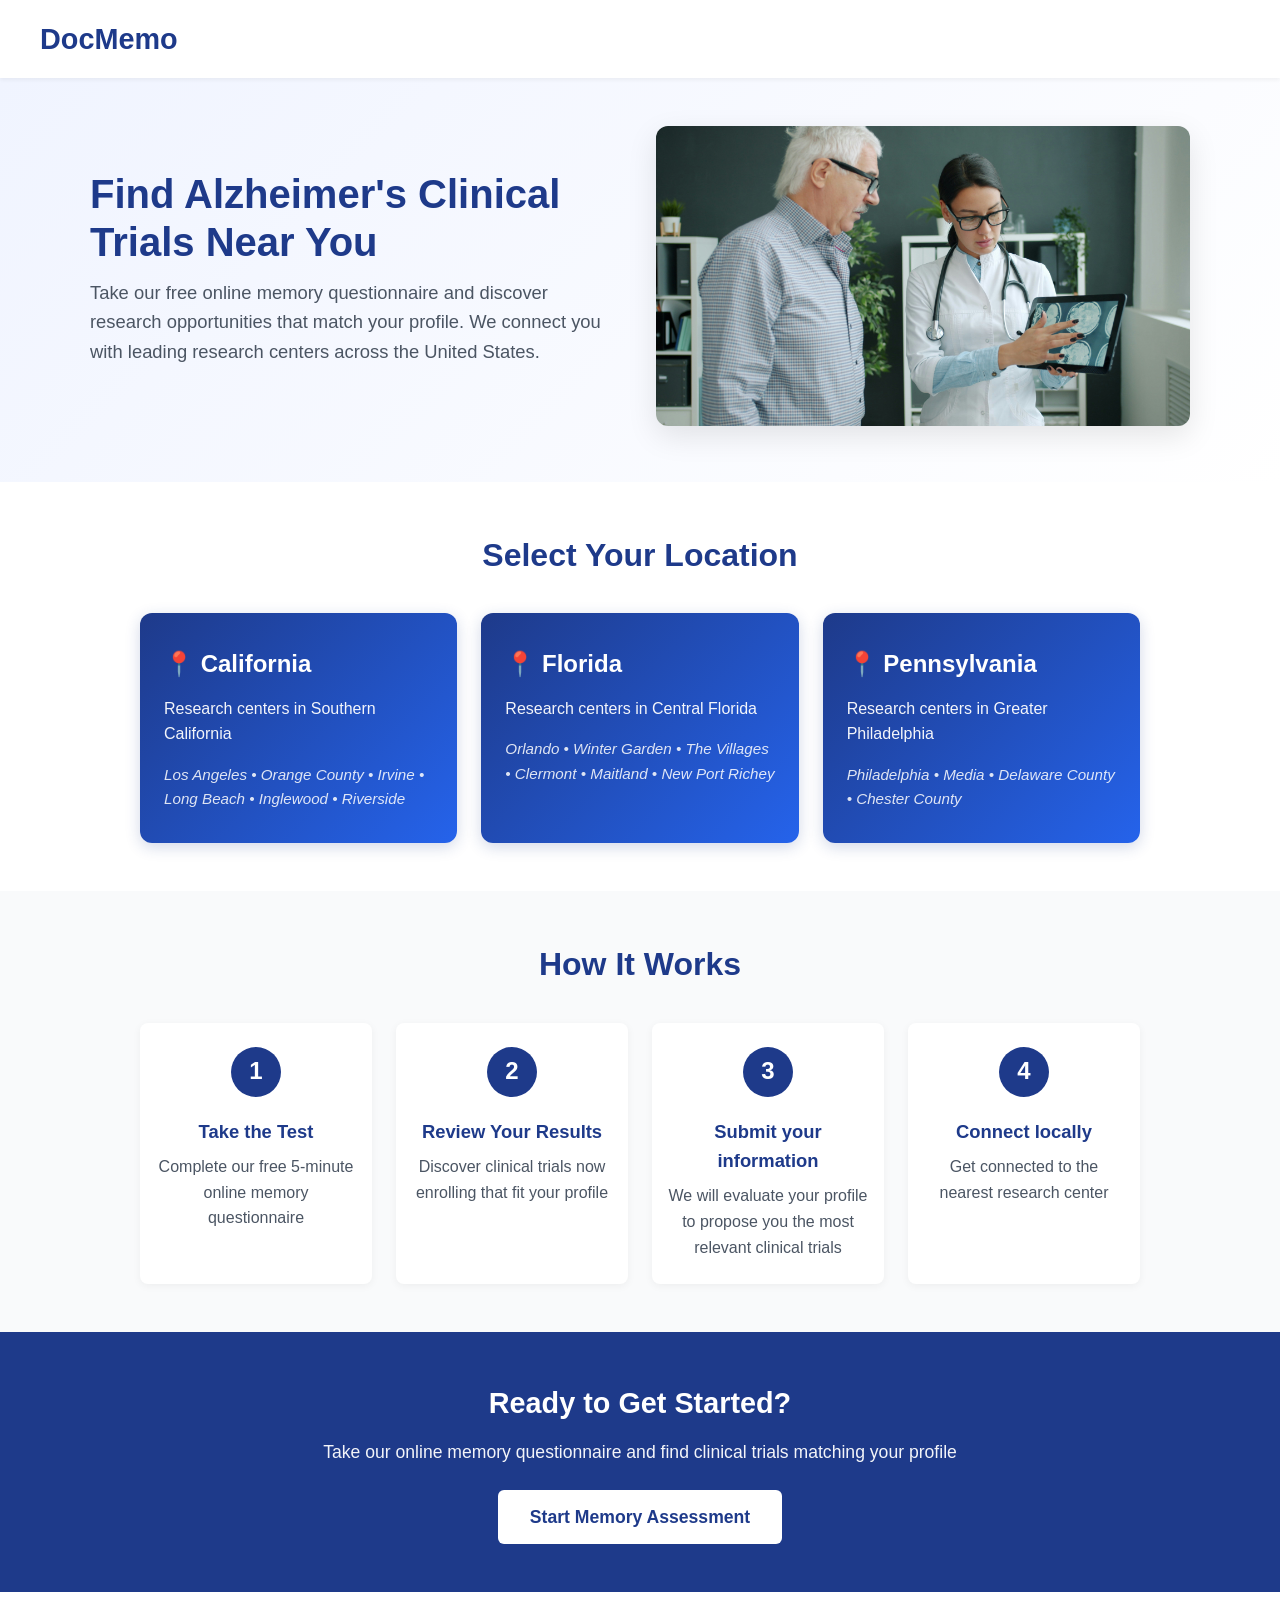
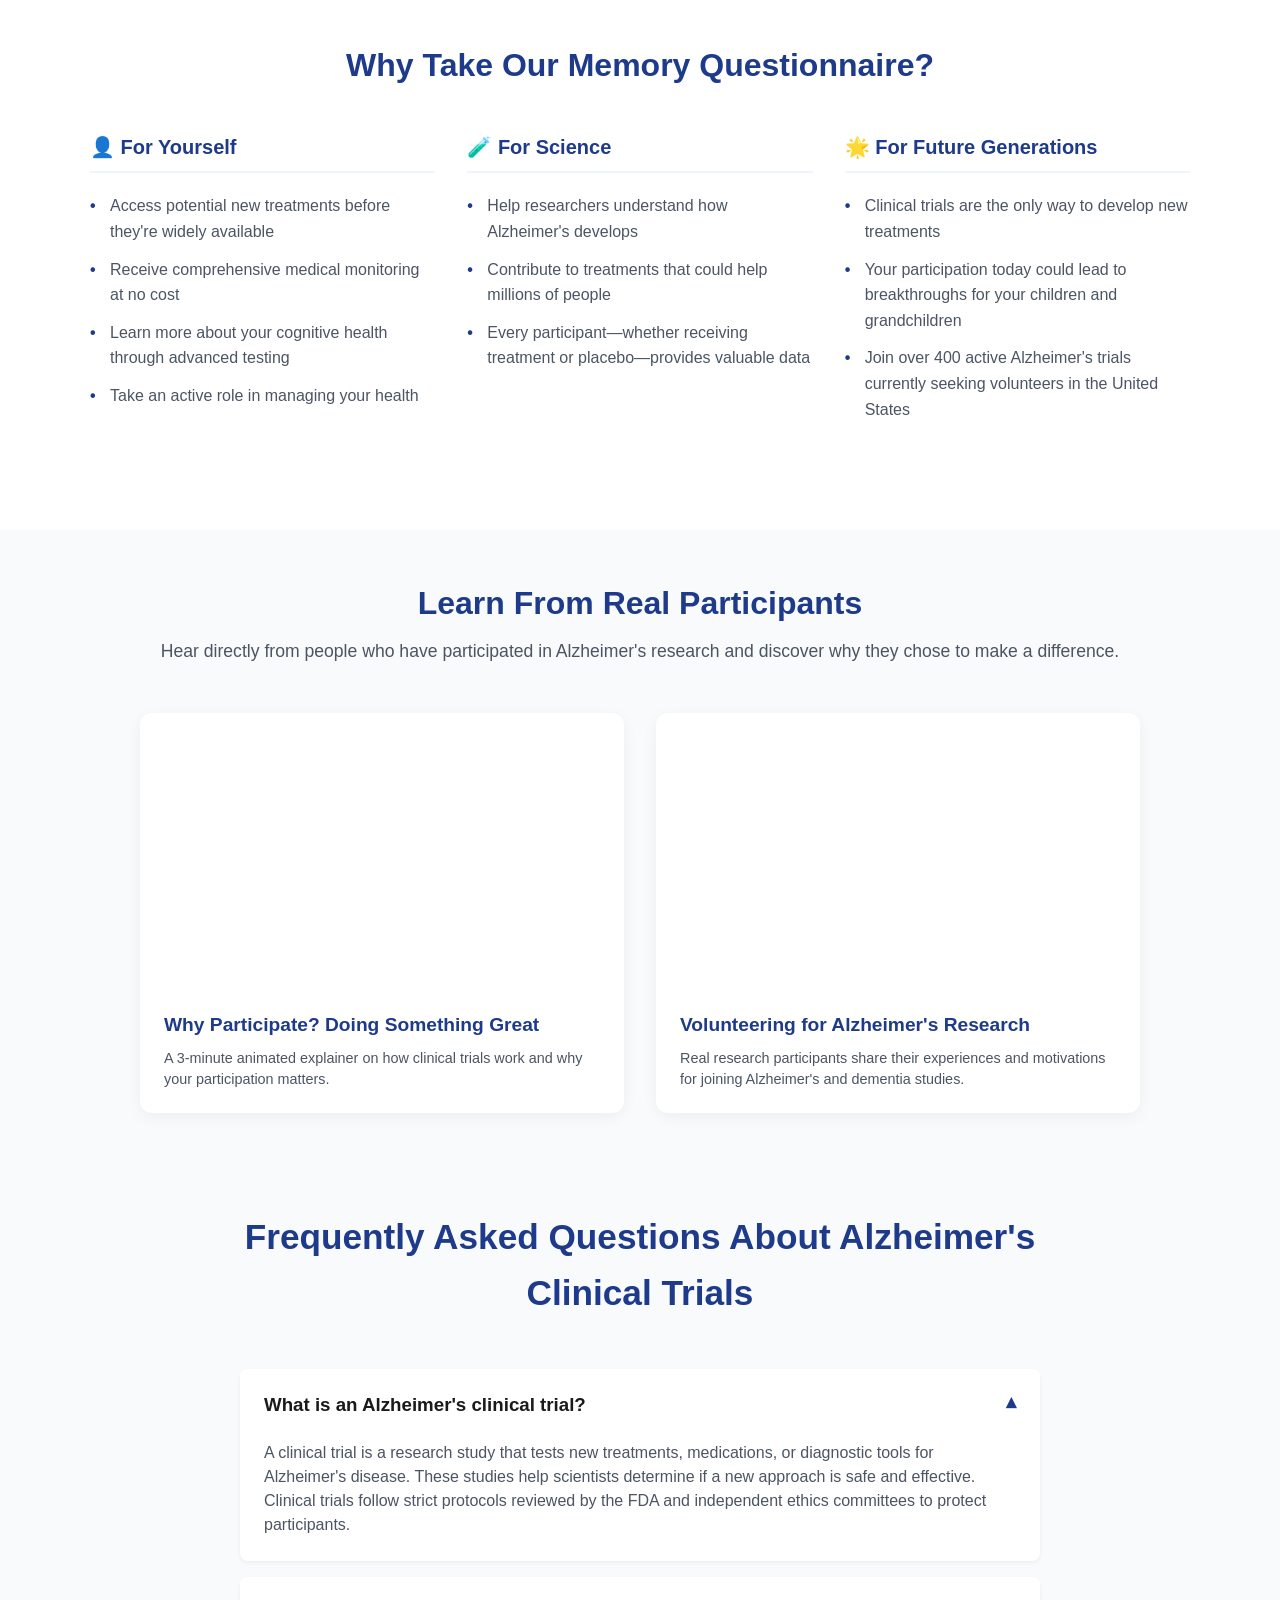
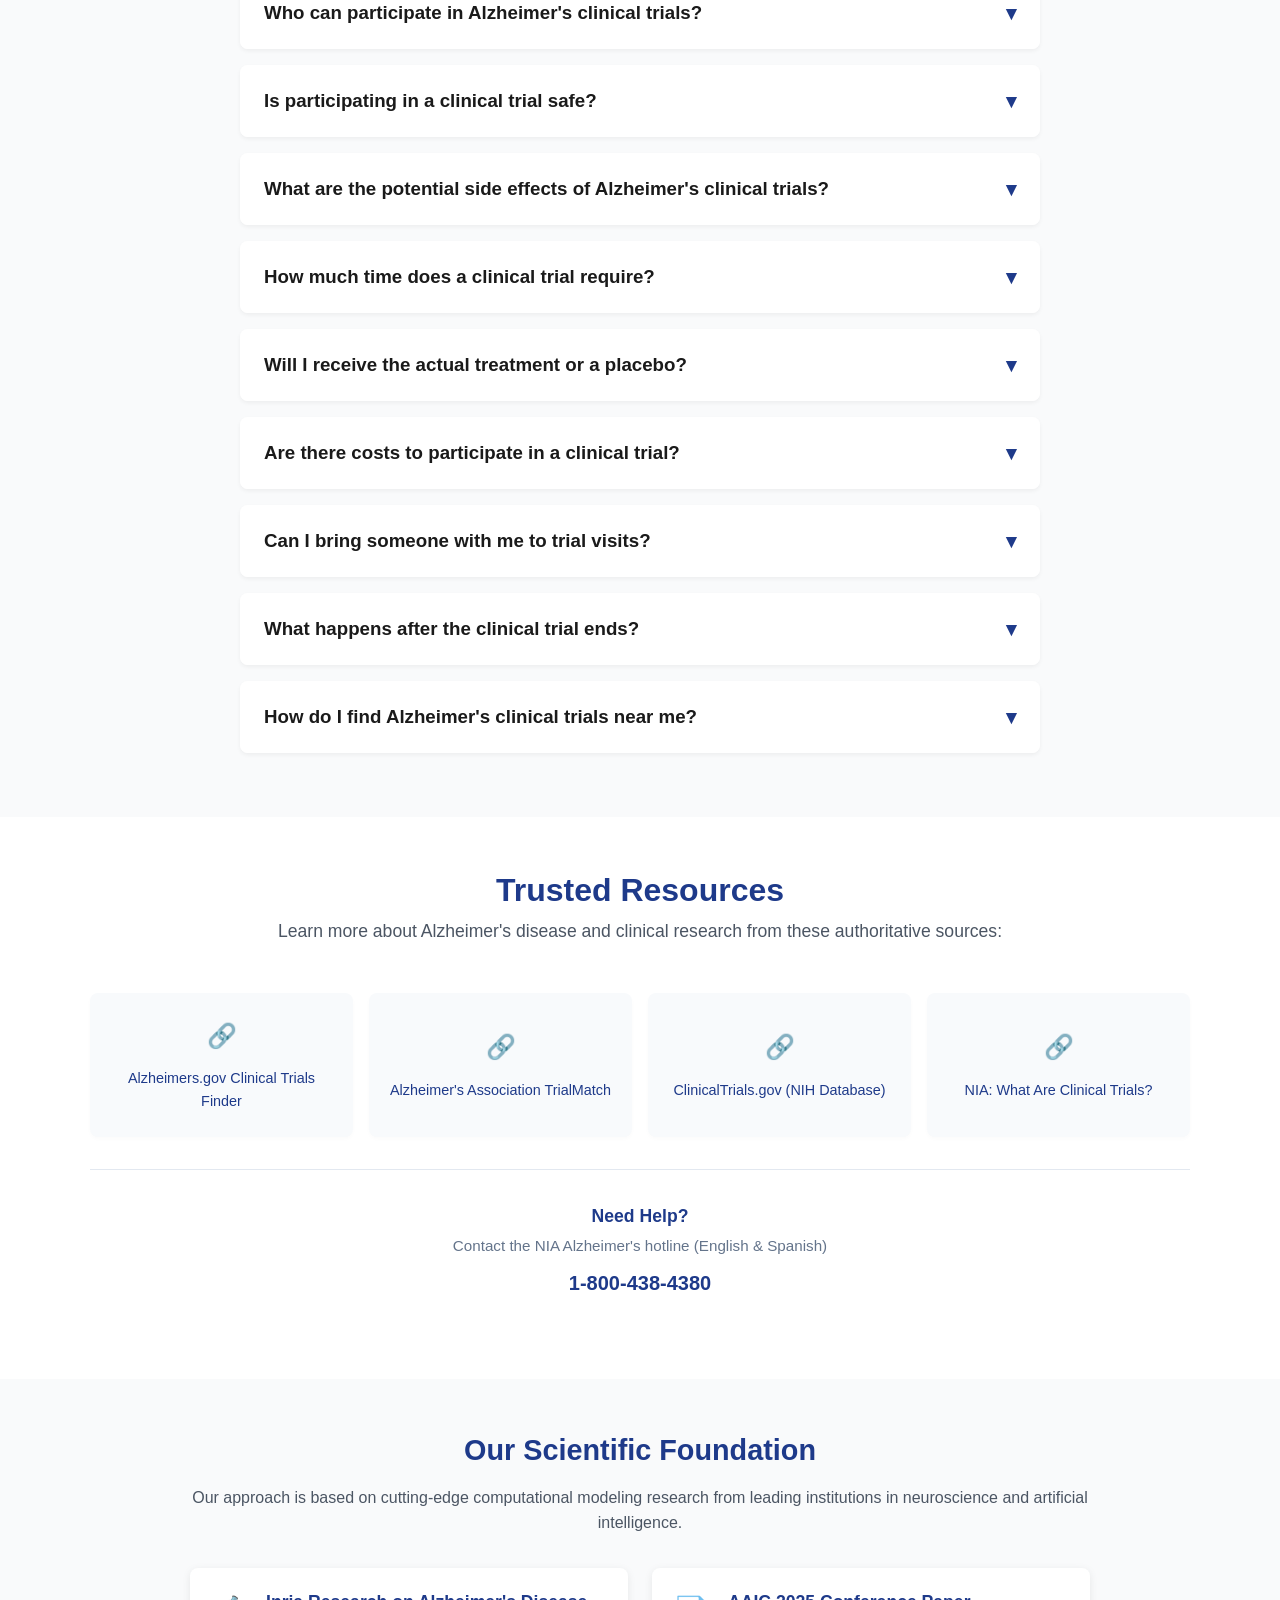
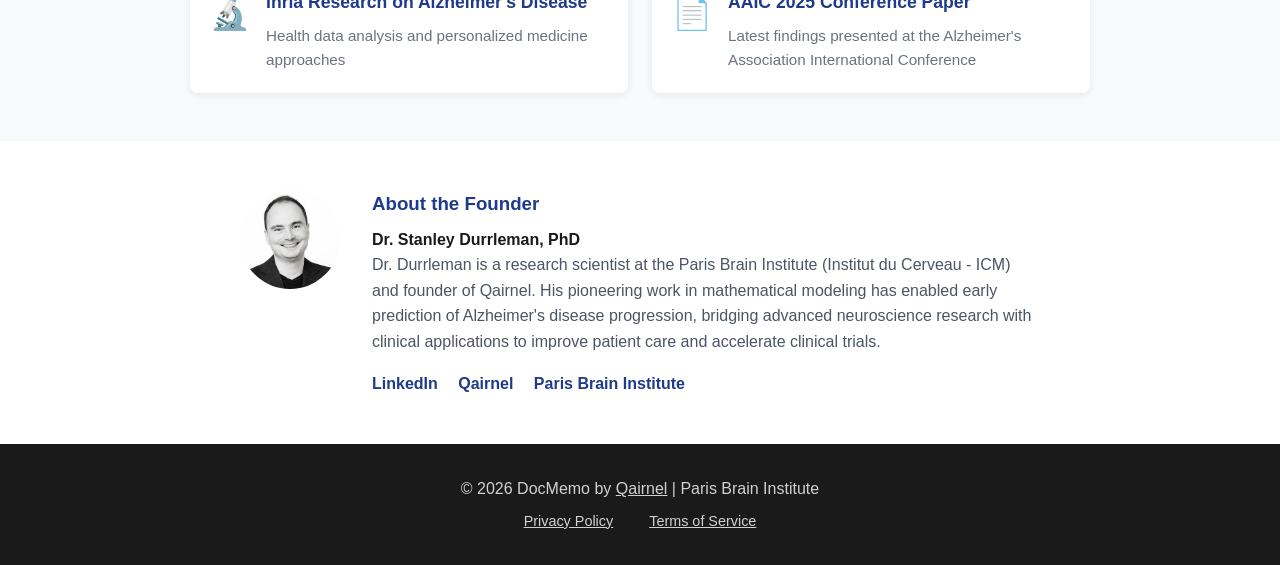
==== index.html @ 91029657 "SEO optimization 🌍" ====
<!DOCTYPE html>
<html lang="en">

<head>
    <meta charset="UTF-8">
    <meta name="viewport" content="width=device-width, initial-scale=1.0">
    <meta name="description"
        content="Take a free 5-minute memory assessment. We match your medical profile with Alzheimer's clinical trials currently enrolling near you in California, Florida & Pennsylvania.">
    <meta name="keywords"
        content="alzheimer clinical trials, memory test for seniors, dementia test, cognitive test online, clinical research studies">
    <meta name="author" content="Dr. Stanley Durrleman, PhD - Paris Brain Institute">
    <meta property="og:title" content="Alzheimer's Clinical Trials Near You | Free Memory Screening | DocMemo">
    <meta property="og:description"
        content="Take a free 5-minute memory assessment. We match your medical profile with Alzheimer's clinical trials currently enrolling near you in California, Florida & Pennsylvania.">
    <meta property="og:image"
        content="https://alzheimer-research.docmemo.com/pictures/Alzheimer-clinical-trial-screening.jpg">
    <meta property="og:url" content="https://alzheimer-research.docmemo.com/">
    <meta property="og:type" content="website">

    <!-- Twitter Card data -->
    <meta name="twitter:card" content="summary_large_image">
    <meta name="twitter:title" content="Alzheimer's Clinical Trials Near You | Free Memory Screening | DocMemo">
    <meta name="twitter:description"
        content="Take a free 5-minute memory assessment. We match your medical profile with Alzheimer's clinical trials currently enrolling near you in California, Florida & Pennsylvania.">
    <meta name="twitter:image"
        content="https://alzheimer-research.docmemo.com/pictures/Alzheimer-clinical-trial-screening.jpg">

    <title>Alzheimer's Clinical Trials Near You | Free Memory Screening | DocMemo</title>
    <link rel="canonical" href="https://alzheimer-research.docmemo.com/">
    <link rel="icon" href="/pictures/brain.ico" type="image/x-icon">

    <script type="application/ld+json">
    {
      "@context": "https://schema.org",
      "@type": "FAQPage",
      "mainEntity": [
        {
          "@type": "Question",
          "name": "What is an Alzheimer's clinical trial?",
          "acceptedAnswer": {
            "@type": "Answer",
            "text": "A clinical trial is a research study that tests new treatments, medications, or diagnostic tools for Alzheimer's disease. These studies help scientists determine if a new approach is safe and effective. Clinical trials follow strict protocols reviewed by the FDA and independent ethics committees to protect participants."
          }
        },
        {
          "@type": "Question",
          "name": "Who can participate in Alzheimer's clinical trials?",
          "acceptedAnswer": {
            "@type": "Answer",
            "text": "Eligibility varies by study, but trials typically look for: Adults aged 50-85 with mild cognitive impairment or early-stage Alzheimer's; Healthy volunteers for prevention studies; Caregivers or 'study partners' who can attend visits with the participant. Each study has specific inclusion and exclusion criteria. Our free memory assessment helps determine which trials may be a good match for your profile."
          }
        },
        {
          "@type": "Question",
          "name": "Is participating in a clinical trial safe?",
          "acceptedAnswer": {
            "@type": "Answer",
            "text": "Patient safety is the top priority in every clinical trial. Multiple layers of protection exist: Institutional Review Boards (IRBs) review every study before it begins; Data Safety Monitoring Committees continuously monitor participant health; Informed consent ensures you understand all risks before joining; You can withdraw at any time without giving a reason."
          }
        },
        {
          "@type": "Question",
          "name": "What are the potential side effects of Alzheimer's clinical trials?",
          "acceptedAnswer": {
            "@type": "Answer",
            "text": "Side effects depend on the specific treatment being tested. Common experiences include: Infusion-related reactions (fever, headache, nausea) for IV medications; Discomfort from medical procedures (blood draws, MRI scans); For newer anti-amyloid therapies: some participants experience brain swelling or microbleeds (called ARIA), which are closely monitored through regular MRI scans. All known risks are explained before you decide to participate."
          }
        },
        {
          "@type": "Question",
          "name": "How much time does a clinical trial require?",
          "acceptedAnswer": {
            "@type": "Answer",
            "text": "Time commitment varies by study: Screening visit: 2-4 hours; Treatment visits: typically every 2-4 weeks, lasting 1-3 hours; Study duration: most Alzheimer's trials last 12-18 months. Some studies offer flexible scheduling and may cover transportation costs."
          }
        },
        {
          "@type": "Question",
          "name": "Will I receive the actual treatment or a placebo?",
          "acceptedAnswer": {
            "@type": "Answer",
            "text": "Many clinical trials use placebos (inactive treatments) to measure how well a new drug works. You may be randomly assigned to receive either the experimental treatment or the placebo. In most studies, neither you nor the research team will know which one you're receiving—this is called a 'double-blind' design. Even if you receive a placebo, you still contribute valuable data to Alzheimer's research. And all participants receive the same high-quality medical monitoring."
          }
        },
        {
          "@type": "Question",
          "name": "Are there costs to participate in a clinical trial?",
          "acceptedAnswer": {
            "@type": "Answer",
            "text": "Most Alzheimer's clinical trials cover: All study-related medical exams and tests; The experimental treatment; Some studies offer compensation for your time; Many reimburse travel expenses. You should never have to pay to participate in a clinical trial."
          }
        },
        {
          "@type": "Question",
          "name": "Can I bring someone with me to trial visits?",
          "acceptedAnswer": {
            "@type": "Answer",
            "text": "Yes. In fact, most Alzheimer's trials require a 'study partner'—a family member, friend, or caregiver who can: Attend study visits with you; Provide observations about your daily functioning; Help remember instructions from the research team. This is especially important for trials involving memory or cognitive assessments."
          }
        },
        {
          "@type": "Question",
          "name": "What happens after the clinical trial ends?",
          "acceptedAnswer": {
            "@type": "Answer",
            "text": "At the end of the study: You'll receive a final medical evaluation; The research team may share results with you; Some trials offer 'open-label extensions' where all participants can receive the experimental treatment; You'll return to your regular healthcare provider for ongoing care."
          }
        },
        {
          "@type": "Question",
          "name": "How do I find Alzheimer's clinical trials near me?",
          "acceptedAnswer": {
            "@type": "Answer",
            "text": "DocMemo makes it easy: 1. Take our free 5-minute memory assessment; 2. We match your profile with currently enrolling studies; 3. Get connected to research centers in your area. We partner with leading research institutions across California, Florida, and Pennsylvania."
          }
        }
      ]
    }
    </script>

    <style>
        * {
            margin: 0;
            padding: 0;
            box-sizing: border-box;
        }

        body {
            font-family: -apple-system, BlinkMacSystemFont, 'Segoe UI', 'Helvetica Neue', Arial, sans-serif;
            line-height: 1.6;
            color: #1a1a1a;
            background-color: #ffffff;
        }

        .header {
            background-color: #ffffff;
            padding: 1rem 2rem;
            box-shadow: 0 2px 4px rgba(0, 0, 0, 0.05);
            position: sticky;
            top: 0;
            z-index: 100;
        }

        .header-content {
            max-width: 1200px;
            margin: 0 auto;
            display: flex;
            justify-content: space-between;
            align-items: center;
        }

        .logo {
            font-size: 1.8rem;
            font-weight: 700;
            color: #1e3a8a;
        }

        .cta-button {
            background-color: #1e3a8a;
            color: white;
            padding: 0.75rem 1.5rem;
            border-radius: 6px;
            text-decoration: none;
            font-weight: 600;
            transition: background-color 0.3s;
        }

        .cta-button:hover {
            background-color: #1e40af;
        }

        .hero {
            background: linear-gradient(135deg, #f0f4ff 0%, #ffffff 100%);
            padding: 3rem 2rem;
        }

        .hero-content {
            max-width: 1100px;
            margin: 0 auto;
            display: grid;
            grid-template-columns: 1fr 1fr;
            gap: 2rem;
            align-items: center;
        }

        .hero-text h1 {
            font-size: 2.5rem;
            color: #1e3a8a;
            margin-bottom: 0.75rem;
            line-height: 1.2;
        }

        .hero-text p {
            font-size: 1.15rem;
            color: #4b5563;
            margin-bottom: 1.5rem;
        }

        .hero-image {
            text-align: right;
        }

        .hero-image img {
            max-width: 100%;
            border-radius: 12px;
            box-shadow: 0 10px 30px rgba(0, 0, 0, 0.1);
        }

        .locations-section {
            padding: 3rem 2rem;
            background-color: #ffffff;
        }

        .locations-content {
            max-width: 1000px;
            margin: 0 auto;
        }

        .locations-content h2 {
            text-align: center;
            font-size: 2rem;
            color: #1e3a8a;
            margin-bottom: 2rem;
        }

        .locations-grid {
            display: grid;
            grid-template-columns: repeat(auto-fit, minmax(300px, 1fr));
            gap: 1.5rem;
        }

        .location-card {
            background: linear-gradient(135deg, #1e3a8a 0%, #2563eb 100%);
            color: white;
            padding: 2rem 1.5rem;
            border-radius: 12px;
            text-decoration: none;
            transition: transform 0.3s, box-shadow 0.3s;
            box-shadow: 0 4px 15px rgba(30, 58, 138, 0.2);
        }

        .location-card:hover {
            transform: translateY(-5px);
            box-shadow: 0 8px 25px rgba(30, 58, 138, 0.3);
        }

        .location-card h3 {
            font-size: 1.5rem;
            margin-bottom: 0.75rem;
        }

        .location-card p {
            font-size: 1rem;
            opacity: 0.95;
            margin-bottom: 1rem;
        }

        .location-card .cities {
            font-size: 0.95rem;
            opacity: 0.85;
            font-style: italic;
        }

        .how-it-works {
            padding: 3rem 2rem;
            background-color: #f9fafb;
        }

        .how-it-works-content {
            max-width: 1000px;
            margin: 0 auto;
        }

        .how-it-works h2 {
            text-align: center;
            font-size: 2rem;
            color: #1e3a8a;
            margin-bottom: 2rem;
        }

        .steps {
            display: grid;
            grid-template-columns: repeat(4, 1fr);
            gap: 1.5rem;
        }

        .step {
            text-align: center;
            padding: 1.5rem 1rem;
            background-color: white;
            border-radius: 8px;
            box-shadow: 0 2px 8px rgba(0, 0, 0, 0.05);
        }

        .step-number {
            background-color: #1e3a8a;
            color: white;
            width: 50px;
            height: 50px;
            border-radius: 50%;
            display: flex;
            align-items: center;
            justify-content: center;
            margin: 0 auto 1.25rem;
            font-size: 1.5rem;
            font-weight: 700;
        }

        .step h3 {
            color: #1e3a8a;
            margin-bottom: 0.5rem;
            font-size: 1.15rem;
        }

        .step p {
            color: #4b5563;
        }

        .cta-section {
            background-color: #1e3a8a;
            color: white;
            padding: 3rem 2rem;
            text-align: center;
        }

        .cta-section h2 {
            font-size: 1.8rem;
            margin-bottom: 0.75rem;
        }

        .cta-section p {
            font-size: 1.1rem;
            margin-bottom: 1.5rem;
            opacity: 0.95;
        }

        .cta-button-large {
            background-color: white;
            color: #1e3a8a;
            padding: 0.8rem 2rem;
            border-radius: 6px;
            text-decoration: none;
            font-weight: 700;
            font-size: 1.1rem;
            display: inline-block;
            transition: transform 0.3s;
        }

        .cta-button-large:hover {
            transform: translateY(-2px);
        }

        .author-bio {
            padding: 3rem 2rem;
            background-color: #ffffff;
        }

        .author-content {
            max-width: 800px;
            margin: 0 auto;
            display: flex;
            gap: 2rem;
            align-items: flex-start;
        }

        .author-image {
            flex-shrink: 0;
        }

        .author-image img {
            width: 100px;
            height: 100px;
            border-radius: 50%;
            object-fit: cover;
        }

        .author-text h3 {
            color: #1e3a8a;
            margin-bottom: 0.5rem;
        }

        .author-text p {
            color: #4b5563;
            margin-bottom: 1rem;
        }

        .author-links a {
            color: #1e3a8a;
            text-decoration: none;
            margin-right: 1rem;
            font-weight: 600;
        }

        .research-section {
            padding: 3rem 2rem;
            background-color: #f9fafb;
        }

        .research-content {
            max-width: 900px;
            margin: 0 auto;
            text-align: center;
        }

        .research-content h2 {
            color: #1e3a8a;
            font-size: 1.8rem;
            margin-bottom: 0.75rem;
        }

        .research-content p {
            color: #4b5563;
            font-size: 1rem;
            margin-bottom: 2rem;
        }

        .research-links {
            display: grid;
            grid-template-columns: repeat(auto-fit, minmax(280px, 1fr));
            gap: 1.5rem;
            text-align: left;
        }

        .research-link {
            display: flex;
            gap: 1rem;
            padding: 1.25rem;
            background-color: white;
            border-radius: 8px;
            text-decoration: none;
            color: #1a1a1a;
            transition: transform 0.3s, box-shadow 0.3s;
            box-shadow: 0 2px 8px rgba(0, 0, 0, 0.08);
        }

        .research-link:hover {
            transform: translateY(-3px);
            box-shadow: 0 4px 15px rgba(30, 58, 138, 0.15);
        }

        .research-icon {
            font-size: 2rem;
            flex-shrink: 0;
        }

        .research-link strong {
            color: #1e3a8a;
            display: block;
            margin-bottom: 0.5rem;
            font-size: 1.1rem;
        }

        .research-link p {
            color: #6b7280;
            font-size: 0.95rem;
            margin: 0;
        }

        footer {
            background-color: #1a1a1a;
            color: white;
            padding: 2rem;
            text-align: center;
        }

        footer p {
            opacity: 0.8;
        }

        @media (max-width: 768px) {
            .hero-content {
                grid-template-columns: 1fr;
            }

            .hero-text h1 {
                font-size: 2rem;
            }

            .hero-text p {
                font-size: 1.1rem;
            }

            .hero-image {
                text-align: center;
                margin-top: 2rem;
            }

            .steps,
            .resource-list,
            .benefits-grid {
                grid-template-columns: 1fr;
            }

            .locations-grid {
                grid-template-columns: 1fr;
            }

            .author-content {
                flex-direction: column;
                text-align: center;
            }

            .research-links {
                grid-template-columns: 1fr;
            }
        }

        /* Accordion CSS */
        .accordion-section {
            padding: 3rem 2rem;
            background-color: #f9fafb;
        }

        .accordion-container {
            max-width: 800px;
            margin: 0 auto;
        }

        .accordion-item {
            background-color: white;
            border-radius: 8px;
            margin-bottom: 1rem;
            box-shadow: 0 2px 4px rgba(0, 0, 0, 0.05);
            overflow: hidden;
        }

        .accordion-header {
            padding: 1.25rem 1.5rem;
            cursor: pointer;
            display: flex;
            justify-content: space-between;
            align-items: center;
            background-color: white;
            transition: background-color 0.3s;
            user-select: none;
        }

        .accordion-header:hover {
            background-color: #f0f4ff;
        }

        .accordion-header h2 {
            font-size: 1.1rem;
            color: #1e3a8a;
            margin: 0;
            font-weight: 600;
            text-align: left;
        }

        .accordion-icon {
            color: #1e3a8a;
            font-weight: bold;
            font-size: 1.25rem;
            transition: transform 0.3s;
            margin-left: 1rem;
        }

        .accordion-item.active .accordion-icon {
            transform: rotate(180deg);
        }

        .accordion-content {
            max-height: 0;
            overflow: hidden;
            transition: max-height 0.3s ease-out;
            padding: 0 1.5rem;
        }

        .accordion-item.active .accordion-content {
            padding-bottom: 1.5rem;
        }

        .accordion-content ul {
            margin: 1rem 0 1rem 1.25rem;
            color: #4b5563;
        }

        .accordion-content p {
            color: #4b5563;
            line-height: 1.5;
        }

        .accordion-content li {
            margin-bottom: 0.5rem;
            font-size: 1rem;
        }

        /* New Sections Styling */
        .why-participate {
            padding: 3rem 2rem;
            background-color: #ffffff;
        }

        .why-participate-content {
            max-width: 1100px;
            margin: 0 auto;
        }

        .why-participate h2 {
            text-align: center;
            font-size: 2rem;
            color: #1e3a8a;
            margin-bottom: 2.5rem;
        }

        .benefits-grid {
            display: grid;
            grid-template-columns: repeat(3, 1fr);
            gap: 2rem;
            margin-bottom: 3rem;
        }

        .benefit-card h3 {
            color: #1e3a8a;
            font-size: 1.25rem;
            margin-bottom: 1.25rem;
            padding-bottom: 0.5rem;
            border-bottom: 2px solid #f0f4ff;
        }

        .benefit-card ul {
            list-style: none;
        }

        .benefit-card li {
            position: relative;
            padding-left: 1.25rem;
            margin-bottom: 0.75rem;
            color: #4b5563;
            font-size: 1rem;
        }

        .benefit-card li::before {
            content: "•";
            color: #1e3a8a;
            font-weight: bold;
            position: absolute;
            left: 0;
        }

        .videos-section {
            padding: 3rem 2rem;
            background-color: #f9fafb;
        }

        .videos-content {
            max-width: 1000px;
            margin: 0 auto;
        }

        .videos-section h2 {
            text-align: center;
            font-size: 2rem;
            color: #1e3a8a;
            margin-bottom: 2.5rem;
        }

        .video-grid {
            display: grid;
            grid-template-columns: repeat(auto-fit, minmax(350px, 1fr));
            gap: 2rem;
        }

        .video-card {
            background: white;
            border-radius: 12px;
            overflow: hidden;
            box-shadow: 0 4px 15px rgba(0, 0, 0, 0.05);
            transition: transform 0.3s;
        }

        .video-card:hover {
            transform: translateY(-5px);
        }

        .video-wrapper {
            position: relative;
            padding-bottom: 56.25%;
            /* 16:9 */
            height: 0;
        }

        .video-wrapper iframe {
            position: absolute;
            top: 0;
            left: 0;
            width: 100%;
            height: 100%;
            border: 0;
        }

        .video-info {
            padding: 1.5rem;
        }

        .video-info h3 {
            color: #1e3a8a;
            margin-bottom: 0.5rem;
            font-size: 1.2rem;
        }

        .video-info p {
            color: #4b5563;
            font-size: 0.9rem;
            line-height: 1.4;
        }

        .resources-section {
            padding: 3rem 2rem;
            background-color: #ffffff;
        }

        .resources-content {
            max-width: 1100px;
            margin: 0 auto;
        }

        .resources-section h2 {
            text-align: center;
            font-size: 2rem;
            color: #1e3a8a;
            margin-bottom: 2rem;
        }

        .resource-list {
            display: grid;
            grid-template-columns: repeat(4, 1fr);
            gap: 1rem;
            margin-bottom: 2rem;
        }

        .resource-item {
            display: flex;
            flex-direction: column;
            align-items: center;
            justify-content: center;
            text-align: center;
            padding: 1.5rem 1rem;
            background: #f8fafc;
            border-radius: 8px;
            text-decoration: none;
            color: #1e3a8a;
            font-weight: 500;
            font-size: 0.9rem;
            transition: background 0.2s, transform 0.2s;
            box-shadow: 0 2px 4px rgba(0, 0, 0, 0.02);
        }

        .resource-item:hover {
            background: #f0f4ff;
            transform: translateY(-2px);
        }

        .resource-icon-top {
            font-size: 1.5rem;
            margin-bottom: 0.75rem;
        }

        .hotline-banner {
            border-top: 1px solid #e2e8f0;
            padding: 2rem 0;
            text-align: center;
            margin-top: 2rem;
        }

        .hotline-banner h3 {
            font-size: 1.1rem;
            color: #1e3a8a;
            margin-bottom: 0.25rem;
        }

        .hotline-banner p {
            color: #64748b;
            font-size: 0.95rem;
            margin-bottom: 0.5rem;
        }

        .hotline-number {
            font-size: 1.25rem;
            font-weight: 700;
            color: #1e3a8a;
            display: block;
        }

        @media (max-width: 480px) {
            .video-grid {
                grid-template-columns: 1fr;
            }

            .hotline-number {
                font-size: 1.5rem;
            }
        }
    </style>
</head>

<body>
    <header class="header">
        <div class="header-content">
            <a href="/" class="logo" style="text-decoration: none;">DocMemo</a>
        </div>
    </header>

    <main>
        <section class="hero">
            <div class="hero-content">
                <div class="hero-text">
                    <h1>Find Alzheimer's Clinical Trials Near You</h1>
                    <p>Take our free online memory questionnaire and discover research opportunities that match your
                        profile. We connect you with leading research centers across the United States.</p>
                </div>
                <div class="hero-image">
                    <img src="pictures/Alzheimer-clinical-trial-screening.jpg" alt="Alzheimer clinical trial screening"
                        fetchpriority="high">
                </div>
            </div>
        </section>

        <section class="locations-section">
            <div class="locations-content">
                <h2>Select Your Location</h2>
                <div class="locations-grid">
                    <a href="/southern-california/" class="location-card">
                        <h3>📍 California</h3>
                        <p>Research centers in Southern California</p>
                        <div class="cities">Los Angeles • Orange County • Irvine • Long Beach • Inglewood • Riverside
                        </div>
                    </a>

                    <a href="/central-florida/" class="location-card">
                        <h3>📍 Florida</h3>
                        <p>Research centers in Central Florida</p>
                        <div class="cities">Orlando • Winter Garden • The Villages • Clermont • Maitland • New Port
                            Richey</div>
                    </a>

                    <a href="/greater-philadelphia/" class="location-card">
                        <h3>📍 Pennsylvania</h3>
                        <p>Research centers in Greater Philadelphia</p>
                        <div class="cities">Philadelphia • Media • Delaware County • Chester County</div>
                    </a>
                </div>
            </div>
        </section>

        <section class="how-it-works">
            <div class="how-it-works-content">
                <h2>How It Works</h2>
                <div class="steps">
                    <div class="step">
                        <div class="step-number">1</div>
                        <h3>Take the Test</h3>
                        <p>Complete our free 5-minute online memory questionnaire</p>
                    </div>
                    <div class="step">
                        <div class="step-number">2</div>
                        <h3>Review Your Results</h3>
                        <p>Discover clinical trials now enrolling that fit your profile</p>
                    </div>
                    <div class="step">
                        <div class="step-number">3</div>
                        <h3>Submit your information</h3>
                        <p>We will evaluate your profile to propose you the most relevant clinical trials</p>
                    </div>
                    <div class="step">
                        <div class="step-number">4</div>
                        <h3>Connect locally</h3>
                        <p>Get connected to the nearest research center</p>
                    </div>
                </div>
            </div>
        </section>

        <section class="cta-section">
            <h2>Ready to Get Started?</h2>
            <p>Take our online memory questionnaire and find clinical trials matching your profile</p>
            <a href="https://docmemo.com/trial-finder" class="cta-button-large">Start Memory Assessment</a>
        </section>

        <section class="why-participate">
            <div class="why-participate-content">
                <h2>Why Take Our Memory Questionnaire?</h2>
                <div class="benefits-grid">
                    <div class="benefit-card">
                        <h3>👤 For Yourself</h3>
                        <ul>
                            <li>Access potential new treatments before they're widely available</li>
                            <li>Receive comprehensive medical monitoring at no cost</li>
                            <li>Learn more about your cognitive health through advanced testing</li>
                            <li>Take an active role in managing your health</li>
                        </ul>
                    </div>
                    <div class="benefit-card">
                        <h3>🧪 For Science</h3>
                        <ul>
                            <li>Help researchers understand how Alzheimer's develops</li>
                            <li>Contribute to treatments that could help millions of people</li>
                            <li>Every participant—whether receiving treatment or placebo—provides valuable data</li>
                        </ul>
                    </div>
                    <div class="benefit-card">
                        <h3>🌟 For Future Generations</h3>
                        <ul>
                            <li>Clinical trials are the only way to develop new treatments</li>
                            <li>Your participation today could lead to breakthroughs for your children and grandchildren
                            </li>
                            <li>Join over 400 active Alzheimer's trials currently seeking volunteers in the United
                                States</li>
                        </ul>
                    </div>
                </div>
            </div>
        </section>

        <section class="videos-section">
            <div class="videos-content">
                <h2>Learn From Real Participants</h2>
                <p
                    style="text-align: center; color: #4b5563; margin-top: -2rem; margin-bottom: 3rem; font-size: 1.1rem;">
                    Hear directly from people who have participated in Alzheimer's research and discover why they chose
                    to make a difference.</p>
                <div class="video-grid">
                    <div class="video-card">
                        <div class="video-wrapper">
                            <iframe src="https://www.youtube.com/embed/j2LLZ_nmtLg"
                                title="Why Participate? Doing Something Great"
                                allow="accelerometer; autoplay; clipboard-write; encrypted-media; gyroscope; picture-in-picture"
                                allowfullscreen></iframe>
                        </div>
                        <div class="video-info">
                            <h3>Why Participate? Doing Something Great</h3>
                            <p>A 3-minute animated explainer on how clinical trials work and why your participation
                                matters.</p>
                        </div>
                    </div>
                    <div class="video-card">
                        <div class="video-wrapper">
                            <iframe
                                src="https://www.youtube.com/embed/videoseries?list=PLmk21KJuZUM4STlwf65oF_V0vHfETSfEi"
                                title="Volunteering for Alzheimer's Research"
                                allow="accelerometer; autoplay; clipboard-write; encrypted-media; gyroscope; picture-in-picture"
                                allowfullscreen></iframe>
                        </div>
                        <div class="video-info">
                            <h3>Volunteering for Alzheimer's Research</h3>
                            <p>Real research participants share their experiences and motivations for joining
                                Alzheimer's and dementia studies.</p>
                        </div>
                    </div>
                </div>
            </div>
        </section>

        <section class="accordion-section">
            <div class="accordion-container">
                <h2 style="text-align: center; font-size: 2.2rem; color: #1e3a8a; margin-bottom: 3rem;">Frequently Asked
                    Questions About Alzheimer's Clinical Trials</h2>

                <div class="accordion-item active">
                    <div class="accordion-header">
                        <h3>What is an Alzheimer's clinical trial?</h3>
                        <span class="accordion-icon">▾</span>
                    </div>
                    <div class="accordion-content">
                        <p>A clinical trial is a research study that tests new treatments, medications, or diagnostic
                            tools for Alzheimer's disease. These studies help scientists determine if a new approach is
                            safe and effective. Clinical trials follow strict protocols reviewed by the FDA and
                            independent ethics committees to protect participants.</p>
                    </div>
                </div>

                <div class="accordion-item">
                    <div class="accordion-header">
                        <h3>Who can participate in Alzheimer's clinical trials?</h3>
                        <span class="accordion-icon">▾</span>
                    </div>
                    <div class="accordion-content">
                        <p>Eligibility varies by study, but trials typically look for:</p>
                        <ul>
                            <li>Adults aged 50-85 with mild cognitive impairment or early-stage Alzheimer's</li>
                            <li>Healthy volunteers for prevention studies</li>
                            <li>Caregivers or "study partners" who can attend visits with the participant</li>
                        </ul>
                        <p>Each study has specific inclusion and exclusion criteria. Our free memory assessment helps
                            determine which trials may be a good match for your profile.</p>
                    </div>
                </div>

                <div class="accordion-item">
                    <div class="accordion-header">
                        <h3>Is participating in a clinical trial safe?</h3>
                        <span class="accordion-icon">▾</span>
                    </div>
                    <div class="accordion-content">
                        <p>Patient safety is the top priority in every clinical trial. Multiple layers of protection
                            exist:</p>
                        <ul>
                            <li><strong>Institutional Review Boards (IRBs)</strong> review every study before it begins
                            </li>
                            <li><strong>Data Safety Monitoring Committees</strong> continuously monitor participant
                                health</li>
                            <li><strong>Informed consent</strong> ensures you understand all risks before joining</li>
                            <li><strong>You can withdraw at any time</strong> without giving a reason</li>
                        </ul>
                    </div>
                </div>

                <div class="accordion-item">
                    <div class="accordion-header">
                        <h3>What are the potential side effects of Alzheimer's clinical trials?</h3>
                        <span class="accordion-icon">▾</span>
                    </div>
                    <div class="accordion-content">
                        <p>Side effects depend on the specific treatment being tested. Common experiences include:</p>
                        <ul>
                            <li>Infusion-related reactions (fever, headache, nausea) for IV medications</li>
                            <li>Discomfort from medical procedures (blood draws, MRI scans)</li>
                            <li>For newer anti-amyloid therapies: some participants experience brain swelling or
                                microbleeds (called ARIA), which are closely monitored through regular MRI scans</li>
                        </ul>
                        <p>All known risks are explained before you decide to participate. The research team monitors
                            your health throughout the study.</p>
                    </div>
                </div>

                <div class="accordion-item">
                    <div class="accordion-header">
                        <h3>How much time does a clinical trial require?</h3>
                        <span class="accordion-icon">▾</span>
                    </div>
                    <div class="accordion-content">
                        <p>Time commitment varies by study:</p>
                        <ul>
                            <li><strong>Screening visit</strong>: 2-4 hours (medical exam, cognitive tests, informed
                                consent)</li>
                            <li><strong>Treatment visits</strong>: typically every 2-4 weeks, lasting 1-3 hours</li>
                            <li><strong>Study duration</strong>: most Alzheimer's trials last 12-18 months</li>
                        </ul>
                        <p>Some studies offer flexible scheduling and may cover transportation costs.</p>
                    </div>
                </div>

                <div class="accordion-item">
                    <div class="accordion-header">
                        <h3>Will I receive the actual treatment or a placebo?</h3>
                        <span class="accordion-icon">▾</span>
                    </div>
                    <div class="accordion-content">
                        <p>Many clinical trials use placebos (inactive treatments) to measure how well a new drug works.
                            You may be randomly assigned to receive either the experimental treatment or the placebo. In
                            most studies, neither you nor the research team will know which one you're receiving—this is
                            called a "double-blind" design.</p>
                        <p style="margin-top: 1rem;"><strong>Important:</strong> Even if you receive a placebo, you
                            still contribute valuable data to Alzheimer's research. And all participants receive the
                            same high-quality medical monitoring.</p>
                    </div>
                </div>

                <div class="accordion-item">
                    <div class="accordion-header">
                        <h3>Are there costs to participate in a clinical trial?</h3>
                        <span class="accordion-icon">▾</span>
                    </div>
                    <div class="accordion-content">
                        <p>Most Alzheimer's clinical trials cover:</p>
                        <ul>
                            <li>All study-related medical exams and tests</li>
                            <li>The experimental treatment</li>
                            <li>Some studies offer compensation for your time</li>
                            <li>Many reimburse travel expenses</li>
                        </ul>
                        <p>You should never have to pay to participate in a clinical trial. Ask the research team about
                            specific coverage before enrolling.</p>
                    </div>
                </div>

                <div class="accordion-item">
                    <div class="accordion-header">
                        <h3>Can I bring someone with me to trial visits?</h3>
                        <span class="accordion-icon">▾</span>
                    </div>
                    <div class="accordion-content">
                        <p>Yes. In fact, most Alzheimer's trials require a "study partner"—a family member, friend, or
                            caregiver who can:</p>
                        <ul>
                            <li>Attend study visits with you</li>
                            <li>Provide observations about your daily functioning</li>
                            <li>Help remember instructions from the research team</li>
                        </ul>
                        <p>This is especially important for trials involving memory or cognitive assessments.</p>
                    </div>
                </div>

                <div class="accordion-item">
                    <div class="accordion-header">
                        <h3>What happens after the clinical trial ends?</h3>
                        <span class="accordion-icon">▾</span>
                    </div>
                    <div class="accordion-content">
                        <p>At the end of the study:</p>
                        <ul>
                            <li>You'll receive a final medical evaluation</li>
                            <li>The research team may share results with you (though this can take months or years)</li>
                            <li>Some trials offer "open-label extensions" where all participants can receive the
                                experimental treatment</li>
                            <li>You'll return to your regular healthcare provider for ongoing care</li>
                        </ul>
                    </div>
                </div>

                <div class="accordion-item">
                    <div class="accordion-header">
                        <h3>How do I find Alzheimer's clinical trials near me?</h3>
                        <span class="accordion-icon">▾</span>
                    </div>
                    <div class="accordion-content">
                        <p>DocMemo makes it easy:</p>
                        <ol style="margin-top: 1rem; color: #4b5563;">
                            <li>Take our free 5-minute memory assessment</li>
                            <li>We match your profile with currently enrolling studies</li>
                            <li>Get connected to research centers in your area</li>
                        </ol>
                        <p style="margin-top: 1rem;">We partner with leading research institutions across California,
                            Florida, and Pennsylvania.</p>
                        <div style="margin-top: 2rem; text-align: center;">
                            <a href="https://docmemo.com/trial-finder" class="cta-button"
                                style="display: inline-block;">Start Memory Assessment →</a>
                        </div>
                    </div>
                </div>
            </div>
        </section>

        <section class="resources-section">
            <div class="resources-content">
                <h2>Trusted Resources</h2>
                <p
                    style="text-align: center; color: #4b5563; margin-top: -2rem; margin-bottom: 3rem; font-size: 1.1rem;">
                    Learn more about Alzheimer's disease and clinical research from these authoritative sources:</p>

                <div class="resource-list">
                    <a href="https://www.alzheimers.gov/clinical-trials" target="_blank" rel="noopener"
                        class="resource-item">
                        <span class="resource-icon-top">🔗</span> Alzheimers.gov Clinical Trials Finder
                    </a>
                    <a href="https://www.alz.org/trialmatch" target="_blank" rel="noopener" class="resource-item">
                        <span class="resource-icon-top">🔗</span> Alzheimer's Association TrialMatch
                    </a>
                    <a href="https://clinicaltrials.gov" target="_blank" rel="noopener" class="resource-item">
                        <span class="resource-icon-top">🔗</span> ClinicalTrials.gov (NIH Database)
                    </a>
                    <a href="https://www.nia.nih.gov/health/clinical-trials-and-studies" target="_blank" rel="noopener"
                        class="resource-item">
                        <span class="resource-icon-top">🔗</span> NIA: What Are Clinical Trials?
                    </a>
                </div>

                <div class="hotline-banner">
                    <h3>Need Help?</h3>
                    <p>Contact the NIA Alzheimer's hotline (English & Spanish)</p>
                    <span class="hotline-number">1-800-438-4380</span>
                </div>
            </div>
        </section>

        <section class="research-section">
            <div class="research-content">
                <h2>Our Scientific Foundation</h2>
                <p>Our approach is based on cutting-edge computational modeling research from leading institutions in
                    neuroscience and artificial intelligence.</p>
                <div class="research-links">
                    <a href="https://www.inria.fr/en/alzheimers-disease-health-data-analysis-personalized-medicine"
                        target="_blank" rel="noopener" class="research-link">
                        <span class="research-icon">🔬</span>
                        <div>
                            <strong>Inria Research on Alzheimer's Disease</strong>
                            <p>Health data analysis and personalized medicine approaches</p>
                        </div>
                    </a>
                    <a href="https://alz.confex.com/alz/2025/meetingapp.cgi/Paper/106802" target="_blank" rel="noopener"
                        class="research-link">
                        <span class="research-icon">📄</span>
                        <div>
                            <strong>AAIC 2025 Conference Paper</strong>
                            <p>Latest findings presented at the Alzheimer's Association International Conference</p>
                        </div>
                    </a>
                </div>
            </div>
        </section>

        <section class="author-bio">
            <div class="author-content">
                <div class="author-image">
                    <img src="pictures/Stanley-Durrleman.jpg" alt="Dr. Stanley Durrleman">
                </div>
                <div class="author-text">
                    <h3>About the Founder</h3>
                    <h4>Dr. Stanley Durrleman, PhD</h4>
                    <p>Dr. Durrleman is a research scientist at the Paris Brain Institute (Institut du Cerveau - ICM)
                        and
                        founder of Qairnel. His pioneering work in mathematical modeling has enabled early prediction of
                        Alzheimer's disease progression, bridging advanced neuroscience research with clinical
                        applications
                        to improve patient care and accelerate clinical trials.</p>
                    <div class="author-links">
                        <a href="https://www.linkedin.com/in/stanley-durrleman/" target="_blank"
                            rel="noopener">LinkedIn</a>
                        <a href="https://qairnel.com" target="_blank" rel="noopener">Qairnel</a>
                        <a href="https://www.institutducerveau-icm.org/en/" target="_blank" rel="noopener">Paris Brain
                            Institute</a>
                    </div>
                </div>
            </div>
        </section>
    </main>

    <footer>
        <p>&copy; 2026 DocMemo by <a href="https://qairnel.com/" target="_blank" rel="noopener"
                style="color: white; text-decoration: underline;">Qairnel</a> | Paris Brain Institute
        </p>
        <p style="margin-top: 0.5rem; font-size: 0.9rem;">
            <a href="https://docmemo.com/privacy-policy" style="color: white; margin: 0 1rem;">Privacy Policy</a>
            <a href="https://docmemo.com/terms-conditions" style="color: white; margin: 0 1rem;">Terms of Service</a>
        </p>
    </footer>

    <script>
        document.addEventListener('DOMContentLoaded', function () {
            const headers = document.querySelectorAll('.accordion-header');

            // Function to open an item
            function openItem(item) {
                const content = item.querySelector('.accordion-content');
                item.classList.add('active');
                content.style.maxHeight = content.scrollHeight + "px";
            }

            // Function to close an item
            function closeItem(item) {
                const content = item.querySelector('.accordion-content');
                item.classList.remove('active');
                content.style.maxHeight = null;
            }

            // Initialize active items
            document.querySelectorAll('.accordion-item.active').forEach(item => {
                openItem(item);
            });

            headers.forEach(header => {
                header.addEventListener('click', function () {
                    const item = this.parentElement;
                    const isActive = item.classList.contains('active');

                    // Close all items
                    document.querySelectorAll('.accordion-item').forEach(otherItem => {
                        if (otherItem !== item) {
                            closeItem(otherItem);
                        }
                    });

                    // Toggle clicked item
                    if (isActive) {
                        closeItem(item);
                    } else {
                        openItem(item);
                    }
                });
            });
        });
    </script>
    <script type="application/ld+json">
    {
        "@context": "https://schema.org",
        "@type": "MedicalWebPage",
        "name": "Alzheimer's Clinical Trials Directory",
        "description": "Find Alzheimer's clinical trials and take free memory assessments across the United States",
        "serviceType": ["Memory Assessment", "Cognitive Testing", "Alzheimer Screening", "Dementia Testing", "Neuropsychological Evaluation"],
        "medicalSpecialty": ["Neurology", "Geriatrics", "Psychiatry", "Cognitive Neurology", "Memory Disorders"],
        "about": {
            "@type": "MedicalCondition",
            "name": "Alzheimer's Disease"
        },
        "areaServed": {
          "@type": "Country",
          "name": "United States"
        },
        "audience": {
            "@type": "Audience",
            "audienceType": "Patients with memory concerns, Family members, Healthcare professionals, Clinical trial participants, Retired person"
        },
        "founder": [{
            "@type": "Person",
            "name": "Dr. Stanley Durrleman",
            "jobTitle": "CEO / Co-founder",
            "description": "Researcher, PhD in applied mathematics, co-director of the Paris Brain Institute laboratory, Inria Académie des Sciences prize",
            "affiliation": {
                "@type": "Organization",
                "name": "Paris Brain Institute",
                "url": "https://www.institutducerveau-icm.org"
            }},
            {
            "@type": "Person",
            "name": "Igor Koval",
            "jobTitle": "CTO / Co-founder",
            "description": "Researcher, PhD in mathematics applied to neuroscience, Deep Learning lecturer"
            }
        ],
        "publisher": {
            "@type": "Organization",
            "name": "Qairnel",
            "url": "https://qairnel.com"
        },
        "hasOfferCatalog": {
            "@type": "OfferCatalog",
            "name": "Memory Assessment Services",
            "itemListElement": [
                {
                    "@type": "Offer",
                    "itemOffered": {
                        "@type": "MedicalService",
                        "name": "Free Memory Test Online",
                        "description": "Free cognitive assessment to detect memory disorders and early signs of dementia"
                    }
                },
                {
                    "@type": "Offer",
                    "itemOffered": {
                        "@type": "MedicalService",
                        "name": "Memory Clinical Trials",
                        "description": "Access to the latest clinical trials for memory disorders and Alzheimer's"
                    }
                }
            ]
        }
    }
</script>
    <script type="application/ld+json">
    {
        "@context": "https://schema.org",
        "@type": "Organization",
        "name": "DocMemo",
        "@id": "https://alzheimer-research.docmemo.com/",
        "url": "https://alzheimer-research.docmemo.com/",
        "description": "Online memory screening and Alzheimer's clinical trial matching for US residents.",
        "areaServed": {
            "@type": "Country",
            "name": "United States"
        },
        "availableLanguage": ["en"],
        "provider": {
            "@type": "Organization",
            "name": "Qairnel",
            "url": "https://qairnel.com"
        }
    }
</script>

</body>

</html>
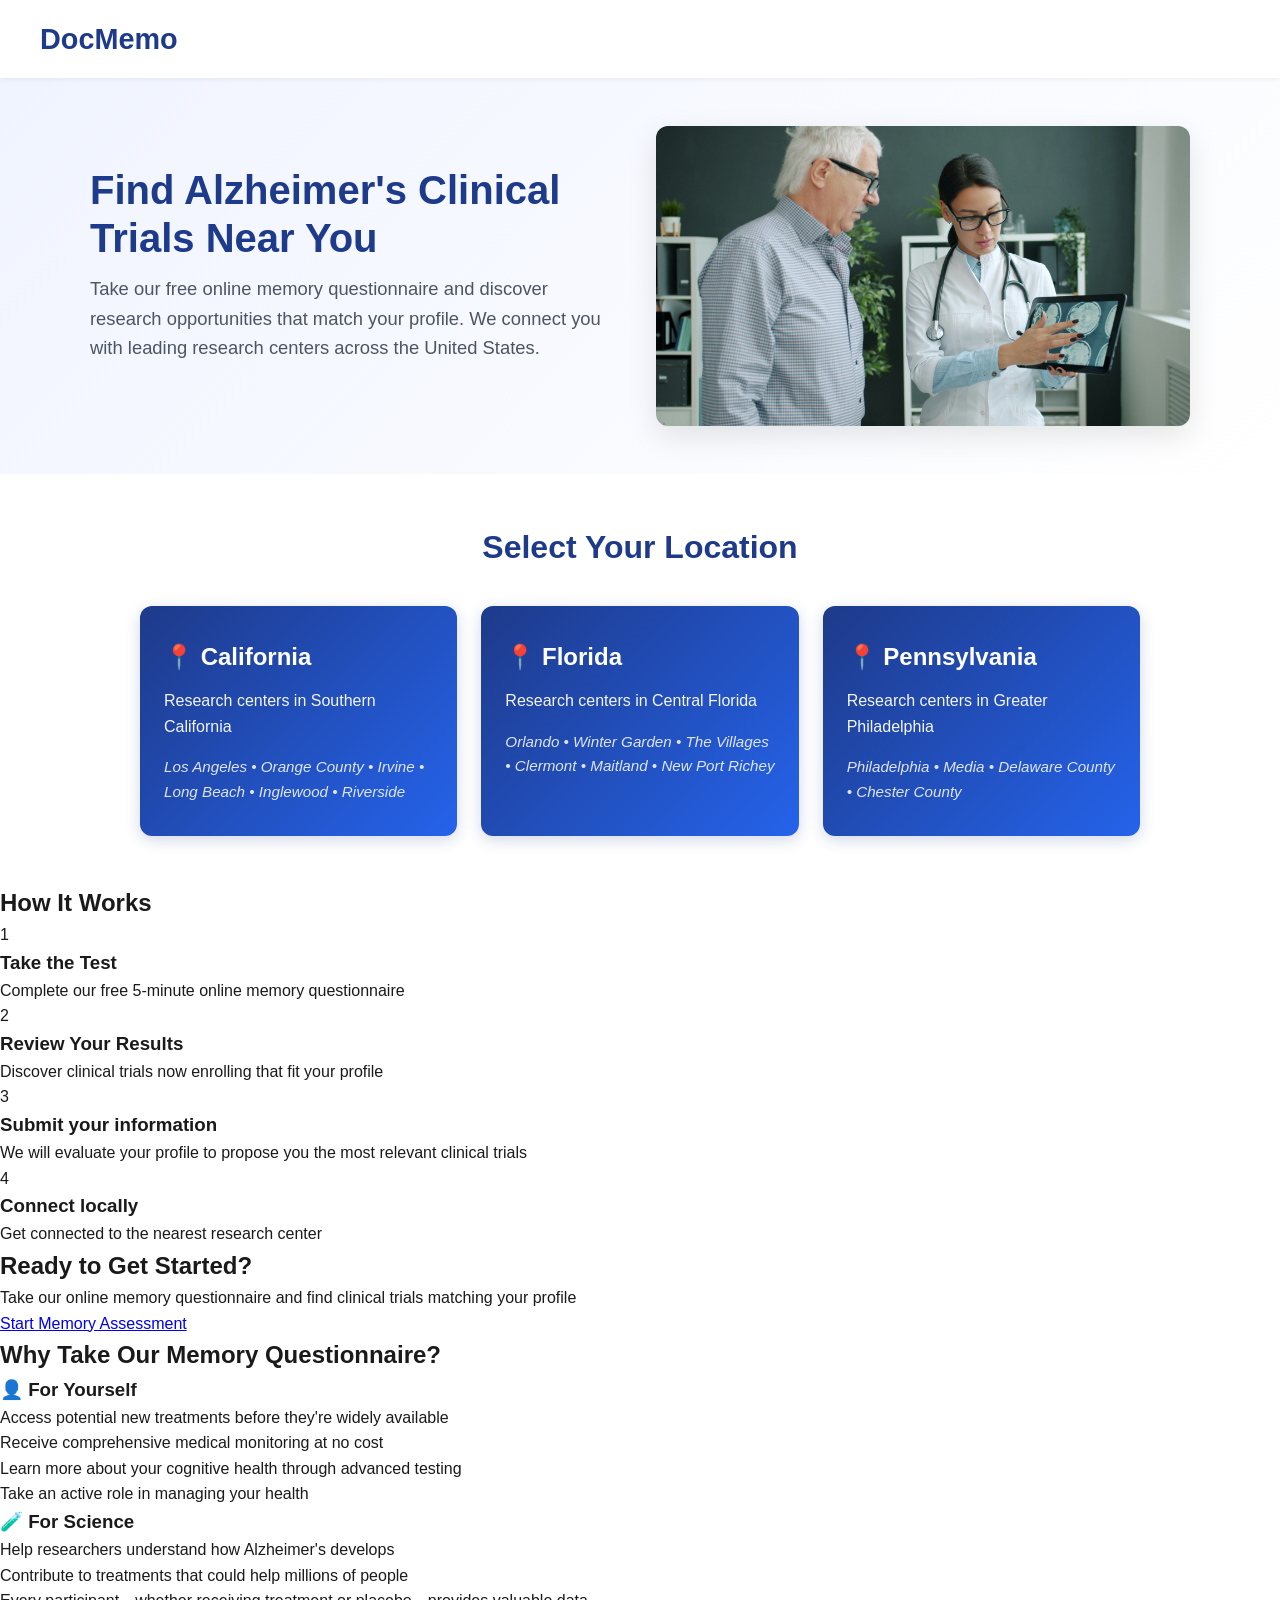
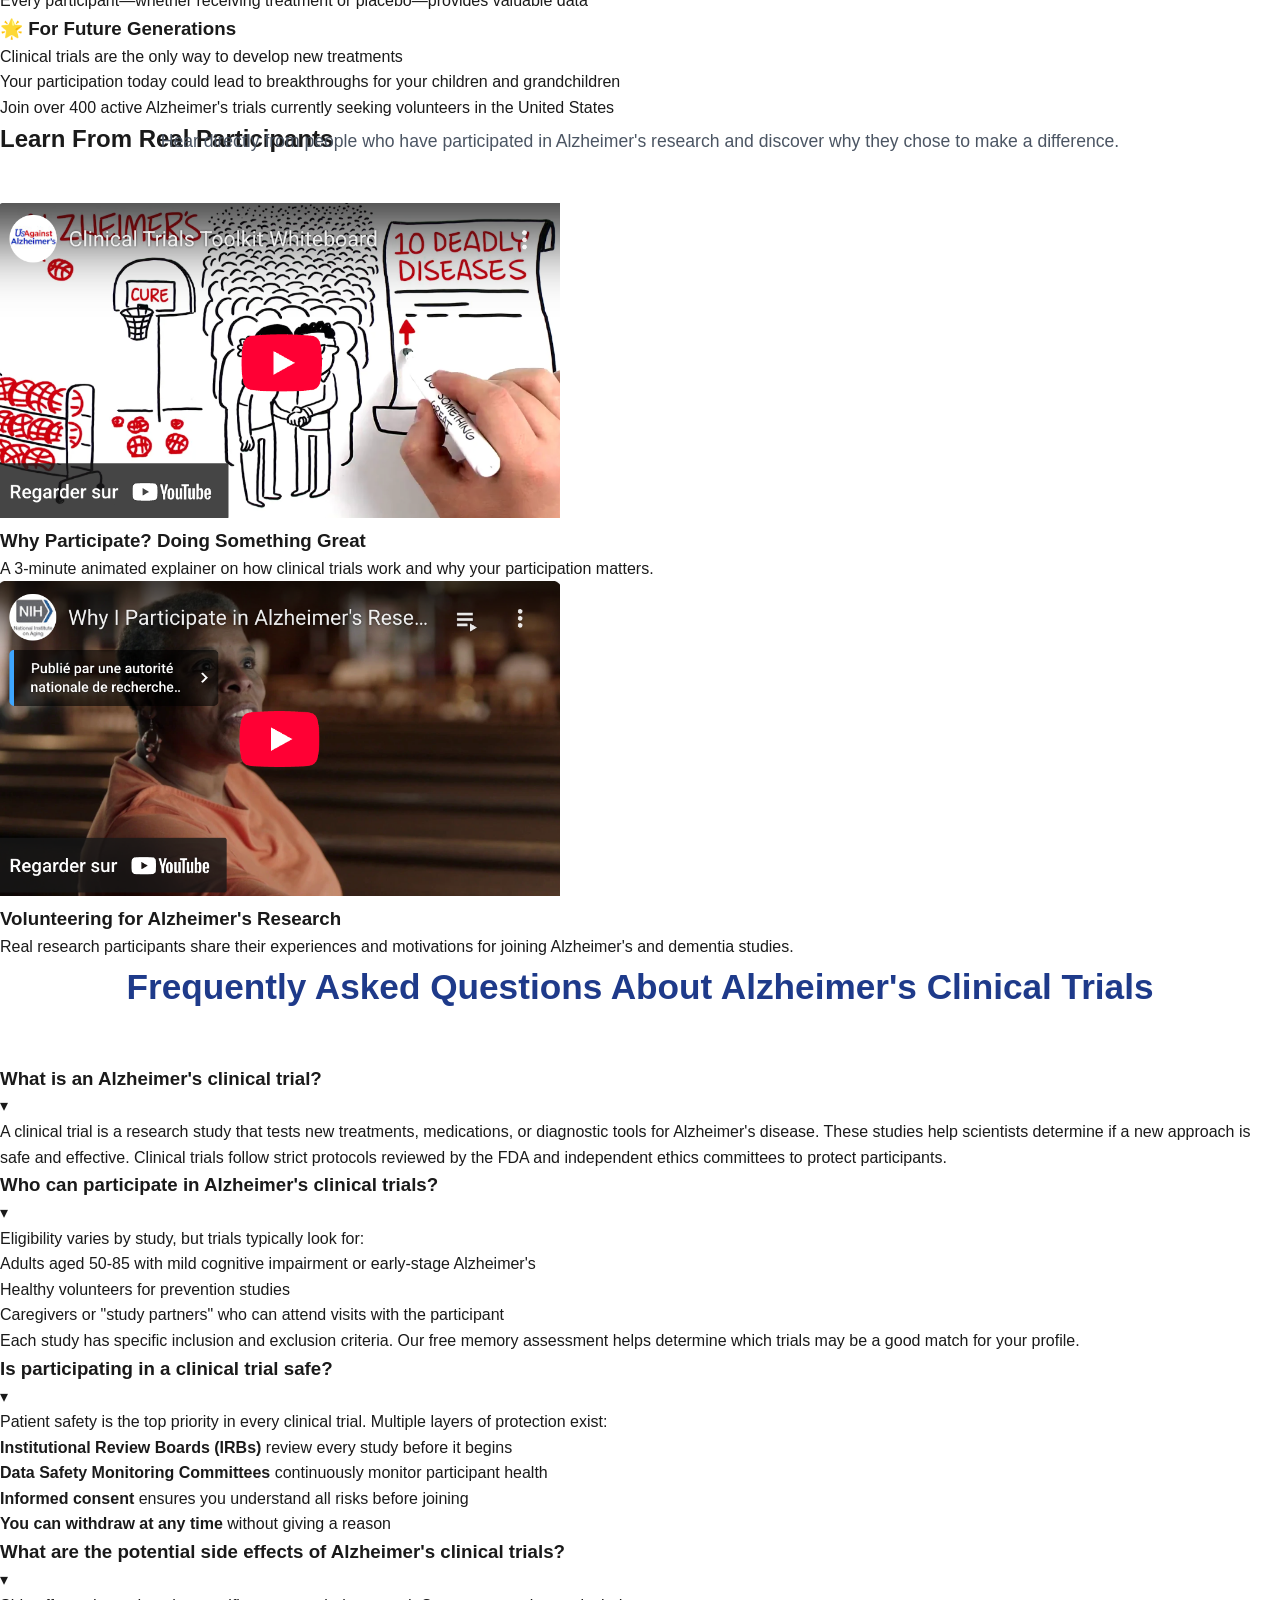
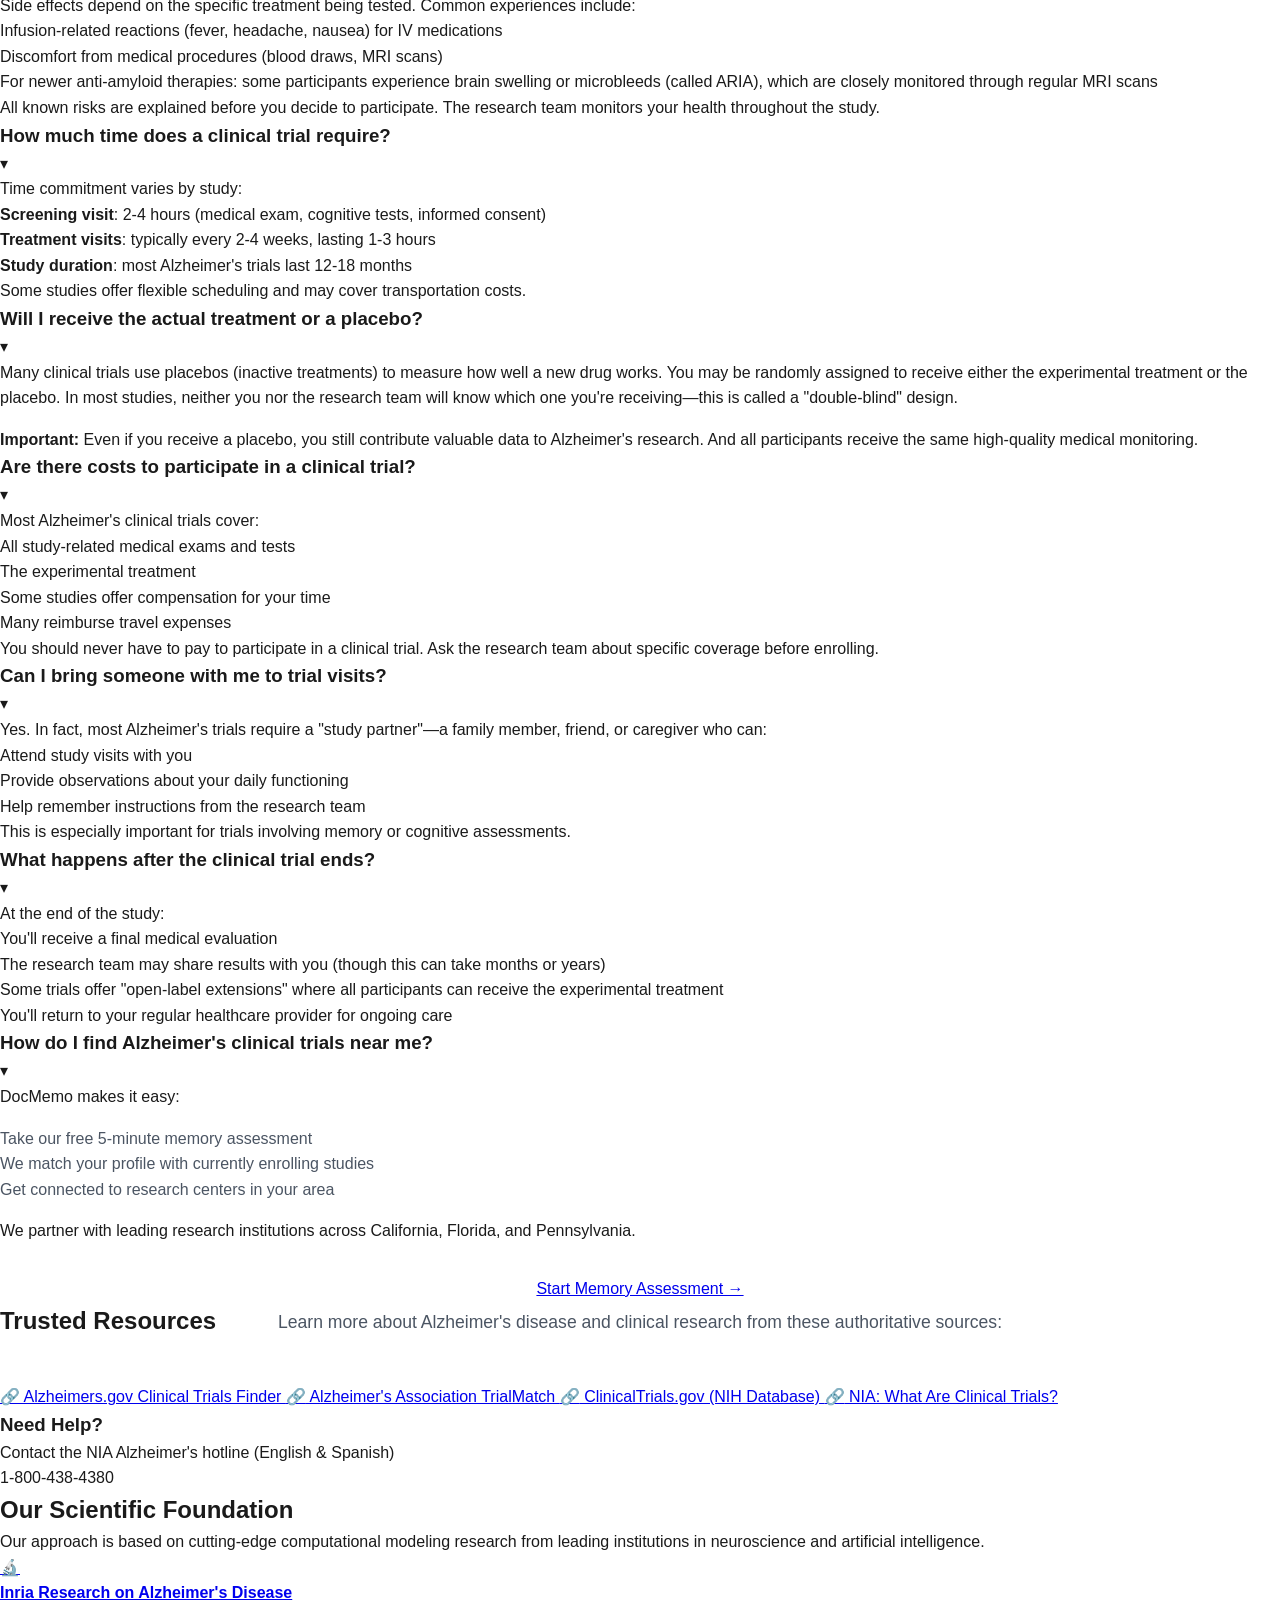
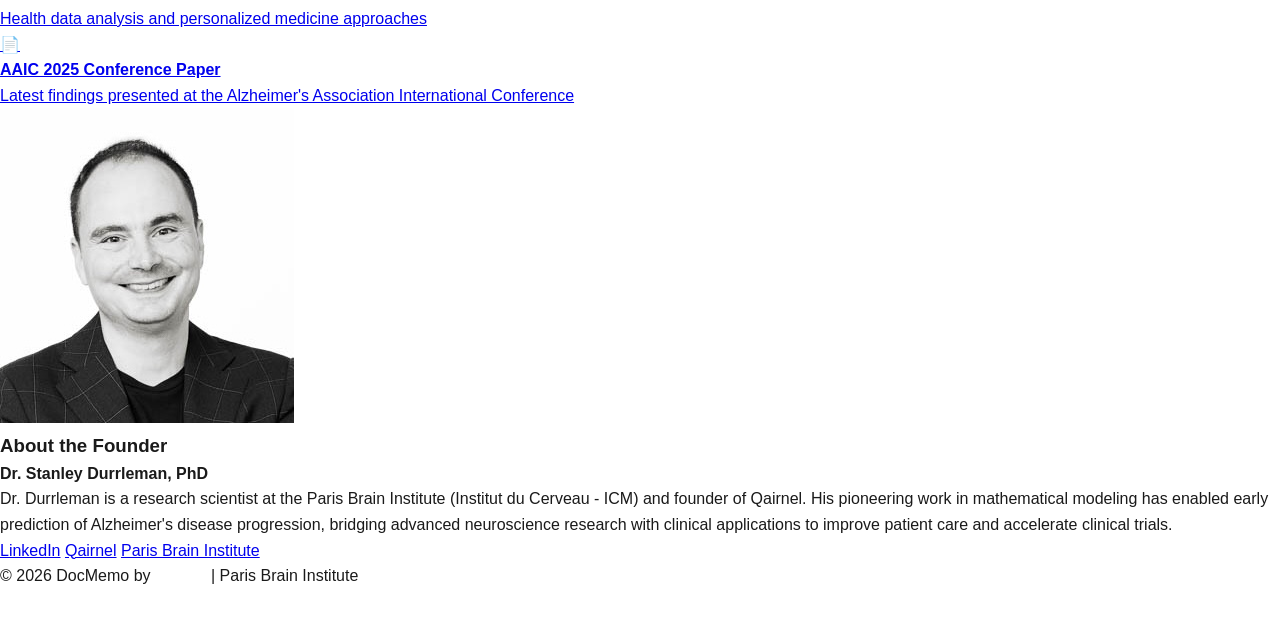
==== commit ee03eb6a: "SEO optimization 🌍" ====
--- a/index.html
+++ b/index.html
@@ -118,680 +118,32 @@
     }
     </script>
 
+    <!-- Critical CSS: above-the-fold only (header, hero, locations) -->
     <style>
-        * {
-            margin: 0;
-            padding: 0;
-            box-sizing: border-box;
-        }
-
-        body {
-            font-family: -apple-system, BlinkMacSystemFont, 'Segoe UI', 'Helvetica Neue', Arial, sans-serif;
-            line-height: 1.6;
-            color: #1a1a1a;
-            background-color: #ffffff;
-        }
-
-        .header {
-            background-color: #ffffff;
-            padding: 1rem 2rem;
-            box-shadow: 0 2px 4px rgba(0, 0, 0, 0.05);
-            position: sticky;
-            top: 0;
-            z-index: 100;
-        }
-
-        .header-content {
-            max-width: 1200px;
-            margin: 0 auto;
-            display: flex;
-            justify-content: space-between;
-            align-items: center;
-        }
-
-        .logo {
-            font-size: 1.8rem;
-            font-weight: 700;
-            color: #1e3a8a;
-        }
-
-        .cta-button {
-            background-color: #1e3a8a;
-            color: white;
-            padding: 0.75rem 1.5rem;
-            border-radius: 6px;
-            text-decoration: none;
-            font-weight: 600;
-            transition: background-color 0.3s;
-        }
-
-        .cta-button:hover {
-            background-color: #1e40af;
-        }
-
-        .hero {
-            background: linear-gradient(135deg, #f0f4ff 0%, #ffffff 100%);
-            padding: 3rem 2rem;
-        }
-
-        .hero-content {
-            max-width: 1100px;
-            margin: 0 auto;
-            display: grid;
-            grid-template-columns: 1fr 1fr;
-            gap: 2rem;
-            align-items: center;
-        }
-
-        .hero-text h1 {
-            font-size: 2.5rem;
-            color: #1e3a8a;
-            margin-bottom: 0.75rem;
-            line-height: 1.2;
-        }
-
-        .hero-text p {
-            font-size: 1.15rem;
-            color: #4b5563;
-            margin-bottom: 1.5rem;
-        }
-
-        .hero-image {
-            text-align: right;
-        }
-
-        .hero-image img {
-            max-width: 100%;
-            border-radius: 12px;
-            box-shadow: 0 10px 30px rgba(0, 0, 0, 0.1);
-        }
-
-        .locations-section {
-            padding: 3rem 2rem;
-            background-color: #ffffff;
-        }
-
-        .locations-content {
-            max-width: 1000px;
-            margin: 0 auto;
-        }
-
-        .locations-content h2 {
-            text-align: center;
-            font-size: 2rem;
-            color: #1e3a8a;
-            margin-bottom: 2rem;
-        }
-
-        .locations-grid {
-            display: grid;
-            grid-template-columns: repeat(auto-fit, minmax(300px, 1fr));
-            gap: 1.5rem;
-        }
-
-        .location-card {
-            background: linear-gradient(135deg, #1e3a8a 0%, #2563eb 100%);
-            color: white;
-            padding: 2rem 1.5rem;
-            border-radius: 12px;
-            text-decoration: none;
-            transition: transform 0.3s, box-shadow 0.3s;
-            box-shadow: 0 4px 15px rgba(30, 58, 138, 0.2);
-        }
-
-        .location-card:hover {
-            transform: translateY(-5px);
-            box-shadow: 0 8px 25px rgba(30, 58, 138, 0.3);
-        }
-
-        .location-card h3 {
-            font-size: 1.5rem;
-            margin-bottom: 0.75rem;
-        }
-
-        .location-card p {
-            font-size: 1rem;
-            opacity: 0.95;
-            margin-bottom: 1rem;
-        }
-
-        .location-card .cities {
-            font-size: 0.95rem;
-            opacity: 0.85;
-            font-style: italic;
-        }
-
-        .how-it-works {
-            padding: 3rem 2rem;
-            background-color: #f9fafb;
-        }
-
-        .how-it-works-content {
-            max-width: 1000px;
-            margin: 0 auto;
-        }
-
-        .how-it-works h2 {
-            text-align: center;
-            font-size: 2rem;
-            color: #1e3a8a;
-            margin-bottom: 2rem;
-        }
-
-        .steps {
-            display: grid;
-            grid-template-columns: repeat(4, 1fr);
-            gap: 1.5rem;
-        }
-
-        .step {
-            text-align: center;
-            padding: 1.5rem 1rem;
-            background-color: white;
-            border-radius: 8px;
-            box-shadow: 0 2px 8px rgba(0, 0, 0, 0.05);
-        }
-
-        .step-number {
-            background-color: #1e3a8a;
-            color: white;
-            width: 50px;
-            height: 50px;
-            border-radius: 50%;
-            display: flex;
-            align-items: center;
-            justify-content: center;
-            margin: 0 auto 1.25rem;
-            font-size: 1.5rem;
-            font-weight: 700;
-        }
-
-        .step h3 {
-            color: #1e3a8a;
-            margin-bottom: 0.5rem;
-            font-size: 1.15rem;
-        }
-
-        .step p {
-            color: #4b5563;
-        }
-
-        .cta-section {
-            background-color: #1e3a8a;
-            color: white;
-            padding: 3rem 2rem;
-            text-align: center;
-        }
-
-        .cta-section h2 {
-            font-size: 1.8rem;
-            margin-bottom: 0.75rem;
-        }
-
-        .cta-section p {
-            font-size: 1.1rem;
-            margin-bottom: 1.5rem;
-            opacity: 0.95;
-        }
-
-        .cta-button-large {
-            background-color: white;
-            color: #1e3a8a;
-            padding: 0.8rem 2rem;
-            border-radius: 6px;
-            text-decoration: none;
-            font-weight: 700;
-            font-size: 1.1rem;
-            display: inline-block;
-            transition: transform 0.3s;
-        }
-
-        .cta-button-large:hover {
-            transform: translateY(-2px);
-        }
-
-        .author-bio {
-            padding: 3rem 2rem;
-            background-color: #ffffff;
-        }
-
-        .author-content {
-            max-width: 800px;
-            margin: 0 auto;
-            display: flex;
-            gap: 2rem;
-            align-items: flex-start;
-        }
-
-        .author-image {
-            flex-shrink: 0;
-        }
-
-        .author-image img {
-            width: 100px;
-            height: 100px;
-            border-radius: 50%;
-            object-fit: cover;
-        }
-
-        .author-text h3 {
-            color: #1e3a8a;
-            margin-bottom: 0.5rem;
-        }
-
-        .author-text p {
-            color: #4b5563;
-            margin-bottom: 1rem;
-        }
-
-        .author-links a {
-            color: #1e3a8a;
-            text-decoration: none;
-            margin-right: 1rem;
-            font-weight: 600;
-        }
-
-        .research-section {
-            padding: 3rem 2rem;
-            background-color: #f9fafb;
-        }
-
-        .research-content {
-            max-width: 900px;
-            margin: 0 auto;
-            text-align: center;
-        }
-
-        .research-content h2 {
-            color: #1e3a8a;
-            font-size: 1.8rem;
-            margin-bottom: 0.75rem;
-        }
-
-        .research-content p {
-            color: #4b5563;
-            font-size: 1rem;
-            margin-bottom: 2rem;
-        }
-
-        .research-links {
-            display: grid;
-            grid-template-columns: repeat(auto-fit, minmax(280px, 1fr));
-            gap: 1.5rem;
-            text-align: left;
-        }
-
-        .research-link {
-            display: flex;
-            gap: 1rem;
-            padding: 1.25rem;
-            background-color: white;
-            border-radius: 8px;
-            text-decoration: none;
-            color: #1a1a1a;
-            transition: transform 0.3s, box-shadow 0.3s;
-            box-shadow: 0 2px 8px rgba(0, 0, 0, 0.08);
-        }
-
-        .research-link:hover {
-            transform: translateY(-3px);
-            box-shadow: 0 4px 15px rgba(30, 58, 138, 0.15);
-        }
-
-        .research-icon {
-            font-size: 2rem;
-            flex-shrink: 0;
-        }
-
-        .research-link strong {
-            color: #1e3a8a;
-            display: block;
-            margin-bottom: 0.5rem;
-            font-size: 1.1rem;
-        }
-
-        .research-link p {
-            color: #6b7280;
-            font-size: 0.95rem;
-            margin: 0;
-        }
-
-        footer {
-            background-color: #1a1a1a;
-            color: white;
-            padding: 2rem;
-            text-align: center;
-        }
-
-        footer p {
-            opacity: 0.8;
-        }
-
-        @media (max-width: 768px) {
-            .hero-content {
-                grid-template-columns: 1fr;
-            }
-
-            .hero-text h1 {
-                font-size: 2rem;
-            }
-
-            .hero-text p {
-                font-size: 1.1rem;
-            }
-
-            .hero-image {
-                text-align: center;
-                margin-top: 2rem;
-            }
-
-            .steps,
-            .resource-list,
-            .benefits-grid {
-                grid-template-columns: 1fr;
-            }
-
-            .locations-grid {
-                grid-template-columns: 1fr;
-            }
-
-            .author-content {
-                flex-direction: column;
-                text-align: center;
-            }
-
-            .research-links {
-                grid-template-columns: 1fr;
-            }
-        }
-
-        /* Accordion CSS */
-        .accordion-section {
-            padding: 3rem 2rem;
-            background-color: #f9fafb;
-        }
-
-        .accordion-container {
-            max-width: 800px;
-            margin: 0 auto;
-        }
-
-        .accordion-item {
-            background-color: white;
-            border-radius: 8px;
-            margin-bottom: 1rem;
-            box-shadow: 0 2px 4px rgba(0, 0, 0, 0.05);
-            overflow: hidden;
-        }
-
-        .accordion-header {
-            padding: 1.25rem 1.5rem;
-            cursor: pointer;
-            display: flex;
-            justify-content: space-between;
-            align-items: center;
-            background-color: white;
-            transition: background-color 0.3s;
-            user-select: none;
-        }
-
-        .accordion-header:hover {
-            background-color: #f0f4ff;
-        }
-
-        .accordion-header h2 {
-            font-size: 1.1rem;
-            color: #1e3a8a;
-            margin: 0;
-            font-weight: 600;
-            text-align: left;
-        }
-
-        .accordion-icon {
-            color: #1e3a8a;
-            font-weight: bold;
-            font-size: 1.25rem;
-            transition: transform 0.3s;
-            margin-left: 1rem;
-        }
-
-        .accordion-item.active .accordion-icon {
-            transform: rotate(180deg);
-        }
-
-        .accordion-content {
-            max-height: 0;
-            overflow: hidden;
-            transition: max-height 0.3s ease-out;
-            padding: 0 1.5rem;
-        }
-
-        .accordion-item.active .accordion-content {
-            padding-bottom: 1.5rem;
-        }
-
-        .accordion-content ul {
-            margin: 1rem 0 1rem 1.25rem;
-            color: #4b5563;
-        }
-
-        .accordion-content p {
-            color: #4b5563;
-            line-height: 1.5;
-        }
-
-        .accordion-content li {
-            margin-bottom: 0.5rem;
-            font-size: 1rem;
-        }
-
-        /* New Sections Styling */
-        .why-participate {
-            padding: 3rem 2rem;
-            background-color: #ffffff;
-        }
-
-        .why-participate-content {
-            max-width: 1100px;
-            margin: 0 auto;
-        }
-
-        .why-participate h2 {
-            text-align: center;
-            font-size: 2rem;
-            color: #1e3a8a;
-            margin-bottom: 2.5rem;
-        }
-
-        .benefits-grid {
-            display: grid;
-            grid-template-columns: repeat(3, 1fr);
-            gap: 2rem;
-            margin-bottom: 3rem;
-        }
-
-        .benefit-card h3 {
-            color: #1e3a8a;
-            font-size: 1.25rem;
-            margin-bottom: 1.25rem;
-            padding-bottom: 0.5rem;
-            border-bottom: 2px solid #f0f4ff;
-        }
-
-        .benefit-card ul {
-            list-style: none;
-        }
-
-        .benefit-card li {
-            position: relative;
-            padding-left: 1.25rem;
-            margin-bottom: 0.75rem;
-            color: #4b5563;
-            font-size: 1rem;
-        }
-
-        .benefit-card li::before {
-            content: "•";
-            color: #1e3a8a;
-            font-weight: bold;
-            position: absolute;
-            left: 0;
-        }
-
-        .videos-section {
-            padding: 3rem 2rem;
-            background-color: #f9fafb;
-        }
-
-        .videos-content {
-            max-width: 1000px;
-            margin: 0 auto;
-        }
-
-        .videos-section h2 {
-            text-align: center;
-            font-size: 2rem;
-            color: #1e3a8a;
-            margin-bottom: 2.5rem;
-        }
-
-        .video-grid {
-            display: grid;
-            grid-template-columns: repeat(auto-fit, minmax(350px, 1fr));
-            gap: 2rem;
-        }
-
-        .video-card {
-            background: white;
-            border-radius: 12px;
-            overflow: hidden;
-            box-shadow: 0 4px 15px rgba(0, 0, 0, 0.05);
-            transition: transform 0.3s;
-        }
-
-        .video-card:hover {
-            transform: translateY(-5px);
-        }
-
-        .video-wrapper {
-            position: relative;
-            padding-bottom: 56.25%;
-            /* 16:9 */
-            height: 0;
-        }
-
-        .video-wrapper iframe {
-            position: absolute;
-            top: 0;
-            left: 0;
-            width: 100%;
-            height: 100%;
-            border: 0;
-        }
-
-        .video-info {
-            padding: 1.5rem;
-        }
-
-        .video-info h3 {
-            color: #1e3a8a;
-            margin-bottom: 0.5rem;
-            font-size: 1.2rem;
-        }
-
-        .video-info p {
-            color: #4b5563;
-            font-size: 0.9rem;
-            line-height: 1.4;
-        }
-
-        .resources-section {
-            padding: 3rem 2rem;
-            background-color: #ffffff;
-        }
-
-        .resources-content {
-            max-width: 1100px;
-            margin: 0 auto;
-        }
-
-        .resources-section h2 {
-            text-align: center;
-            font-size: 2rem;
-            color: #1e3a8a;
-            margin-bottom: 2rem;
-        }
-
-        .resource-list {
-            display: grid;
-            grid-template-columns: repeat(4, 1fr);
-            gap: 1rem;
-            margin-bottom: 2rem;
-        }
-
-        .resource-item {
-            display: flex;
-            flex-direction: column;
-            align-items: center;
-            justify-content: center;
-            text-align: center;
-            padding: 1.5rem 1rem;
-            background: #f8fafc;
-            border-radius: 8px;
-            text-decoration: none;
-            color: #1e3a8a;
-            font-weight: 500;
-            font-size: 0.9rem;
-            transition: background 0.2s, transform 0.2s;
-            box-shadow: 0 2px 4px rgba(0, 0, 0, 0.02);
-        }
-
-        .resource-item:hover {
-            background: #f0f4ff;
-            transform: translateY(-2px);
-        }
-
-        .resource-icon-top {
-            font-size: 1.5rem;
-            margin-bottom: 0.75rem;
-        }
-
-        .hotline-banner {
-            border-top: 1px solid #e2e8f0;
-            padding: 2rem 0;
-            text-align: center;
-            margin-top: 2rem;
-        }
-
-        .hotline-banner h3 {
-            font-size: 1.1rem;
-            color: #1e3a8a;
-            margin-bottom: 0.25rem;
-        }
-
-        .hotline-banner p {
-            color: #64748b;
-            font-size: 0.95rem;
-            margin-bottom: 0.5rem;
-        }
-
-        .hotline-number {
-            font-size: 1.25rem;
-            font-weight: 700;
-            color: #1e3a8a;
-            display: block;
-        }
-
-        @media (max-width: 480px) {
-            .video-grid {
-                grid-template-columns: 1fr;
-            }
-
-            .hotline-number {
-                font-size: 1.5rem;
-            }
-        }
+        *{margin:0;padding:0;box-sizing:border-box}
+        body{font-family:-apple-system,BlinkMacSystemFont,'Segoe UI','Helvetica Neue',Arial,sans-serif;line-height:1.6;color:#1a1a1a;background:#fff}
+        .header{background:#fff;padding:1rem 2rem;box-shadow:0 2px 4px rgba(0,0,0,.05);position:sticky;top:0;z-index:100}
+        .header-content{max-width:1200px;margin:0 auto;display:flex;justify-content:space-between;align-items:center}
+        .logo{font-size:1.8rem;font-weight:700;color:#1e3a8a}
+        .hero{background:linear-gradient(135deg,#f0f4ff 0%,#fff 100%);padding:3rem 2rem}
+        .hero-content{max-width:1100px;margin:0 auto;display:grid;grid-template-columns:1fr 1fr;gap:2rem;align-items:center}
+        .hero-text h1{font-size:2.5rem;color:#1e3a8a;margin-bottom:.75rem;line-height:1.2}
+        .hero-text p{font-size:1.15rem;color:#4b5563;margin-bottom:1.5rem}
+        .hero-image{text-align:right}
+        .hero-image img{max-width:100%;height:auto;border-radius:12px;box-shadow:0 10px 30px rgba(0,0,0,.1);vertical-align:middle}
+        .locations-section{padding:3rem 2rem;background:#fff}
+        .locations-content{max-width:1000px;margin:0 auto}
+        .locations-content h2{text-align:center;font-size:2rem;color:#1e3a8a;margin-bottom:2rem}
+        .locations-grid{display:grid;grid-template-columns:repeat(auto-fit,minmax(300px,1fr));gap:1.5rem}
+        .location-card{background:linear-gradient(135deg,#1e3a8a 0%,#2563eb 100%);color:#fff;padding:2rem 1.5rem;border-radius:12px;text-decoration:none;transition:transform .3s,box-shadow .3s;box-shadow:0 4px 15px rgba(30,58,138,.2);min-height:160px}
+        .location-card:hover{transform:translateY(-5px);box-shadow:0 8px 25px rgba(30,58,138,.3)}
+        .location-card h3{font-size:1.5rem;margin-bottom:.75rem}
+        .location-card p{font-size:1rem;opacity:.95;margin-bottom:1rem}
+        .location-card .cities{font-size:.95rem;opacity:.85;font-style:italic}
+        @media (max-width:768px){.hero-content{grid-template-columns:1fr}.hero-text h1{font-size:2rem}.hero-text p{font-size:1.1rem}.hero-image{text-align:center;margin-top:2rem}.locations-grid{grid-template-columns:1fr}}
     </style>
+    <link rel="stylesheet" href="deferred.css" media="print" onload="this.media='all'">
+    <noscript><link rel="stylesheet" href="deferred.css"></noscript>
 </head>
 
 <body>
@@ -811,7 +163,7 @@
                 </div>
                 <div class="hero-image">
                     <img src="pictures/Alzheimer-clinical-trial-screening.jpg" alt="Alzheimer clinical trial screening"
-                        fetchpriority="high">
+                        width="3840" height="2160" fetchpriority="high">
                 </div>
             </div>
         </section>
@@ -922,10 +274,12 @@
                 <div class="video-grid">
                     <div class="video-card">
                         <div class="video-wrapper">
-                            <iframe src="https://www.youtube.com/embed/j2LLZ_nmtLg"
-                                title="Why Participate? Doing Something Great"
-                                allow="accelerometer; autoplay; clipboard-write; encrypted-media; gyroscope; picture-in-picture"
-                                allowfullscreen></iframe>
+                            <a href="https://www.youtube.com/watch?v=j2LLZ_nmtLg" target="_blank" rel="noopener noreferrer"
+                                title="Watch: Why Participate? Doing Something Great (opens YouTube)">
+                                <img src="pictures/UsAgainstAlzheimer_youtube.png"
+                                    alt="Why Participate? Doing Something Great - Watch on YouTube"
+                                    width="560" height="315" loading="lazy">
+                            </a>
                         </div>
                         <div class="video-info">
                             <h3>Why Participate? Doing Something Great</h3>
@@ -935,11 +289,12 @@
                     </div>
                     <div class="video-card">
                         <div class="video-wrapper">
-                            <iframe
-                                src="https://www.youtube.com/embed/videoseries?list=PLmk21KJuZUM4STlwf65oF_V0vHfETSfEi"
-                                title="Volunteering for Alzheimer's Research"
-                                allow="accelerometer; autoplay; clipboard-write; encrypted-media; gyroscope; picture-in-picture"
-                                allowfullscreen></iframe>
+                            <a href="https://www.youtube.com/playlist?list=PLmk21KJuZUM4STlwf65oF_V0vHfETSfEi" target="_blank" rel="noopener noreferrer"
+                                title="Watch: Volunteering for Alzheimer's Research (opens YouTube)">
+                                <img src="pictures/National_Institute_on_Aging_youtube.png"
+                                    alt="Volunteering for Alzheimer's Research - Watch on YouTube"
+                                    width="560" height="315" loading="lazy">
+                            </a>
                         </div>
                         <div class="video-info">
                             <h3>Volunteering for Alzheimer's Research</h3>
@@ -1192,7 +547,7 @@
         <section class="author-bio">
             <div class="author-content">
                 <div class="author-image">
-                    <img src="pictures/Stanley-Durrleman.jpg" alt="Dr. Stanley Durrleman">
+                    <img src="pictures/Stanley-Durrleman.jpg" alt="Dr. Stanley Durrleman" width="294" height="315">
                 </div>
                 <div class="author-text">
                     <h3>About the Founder</h3>
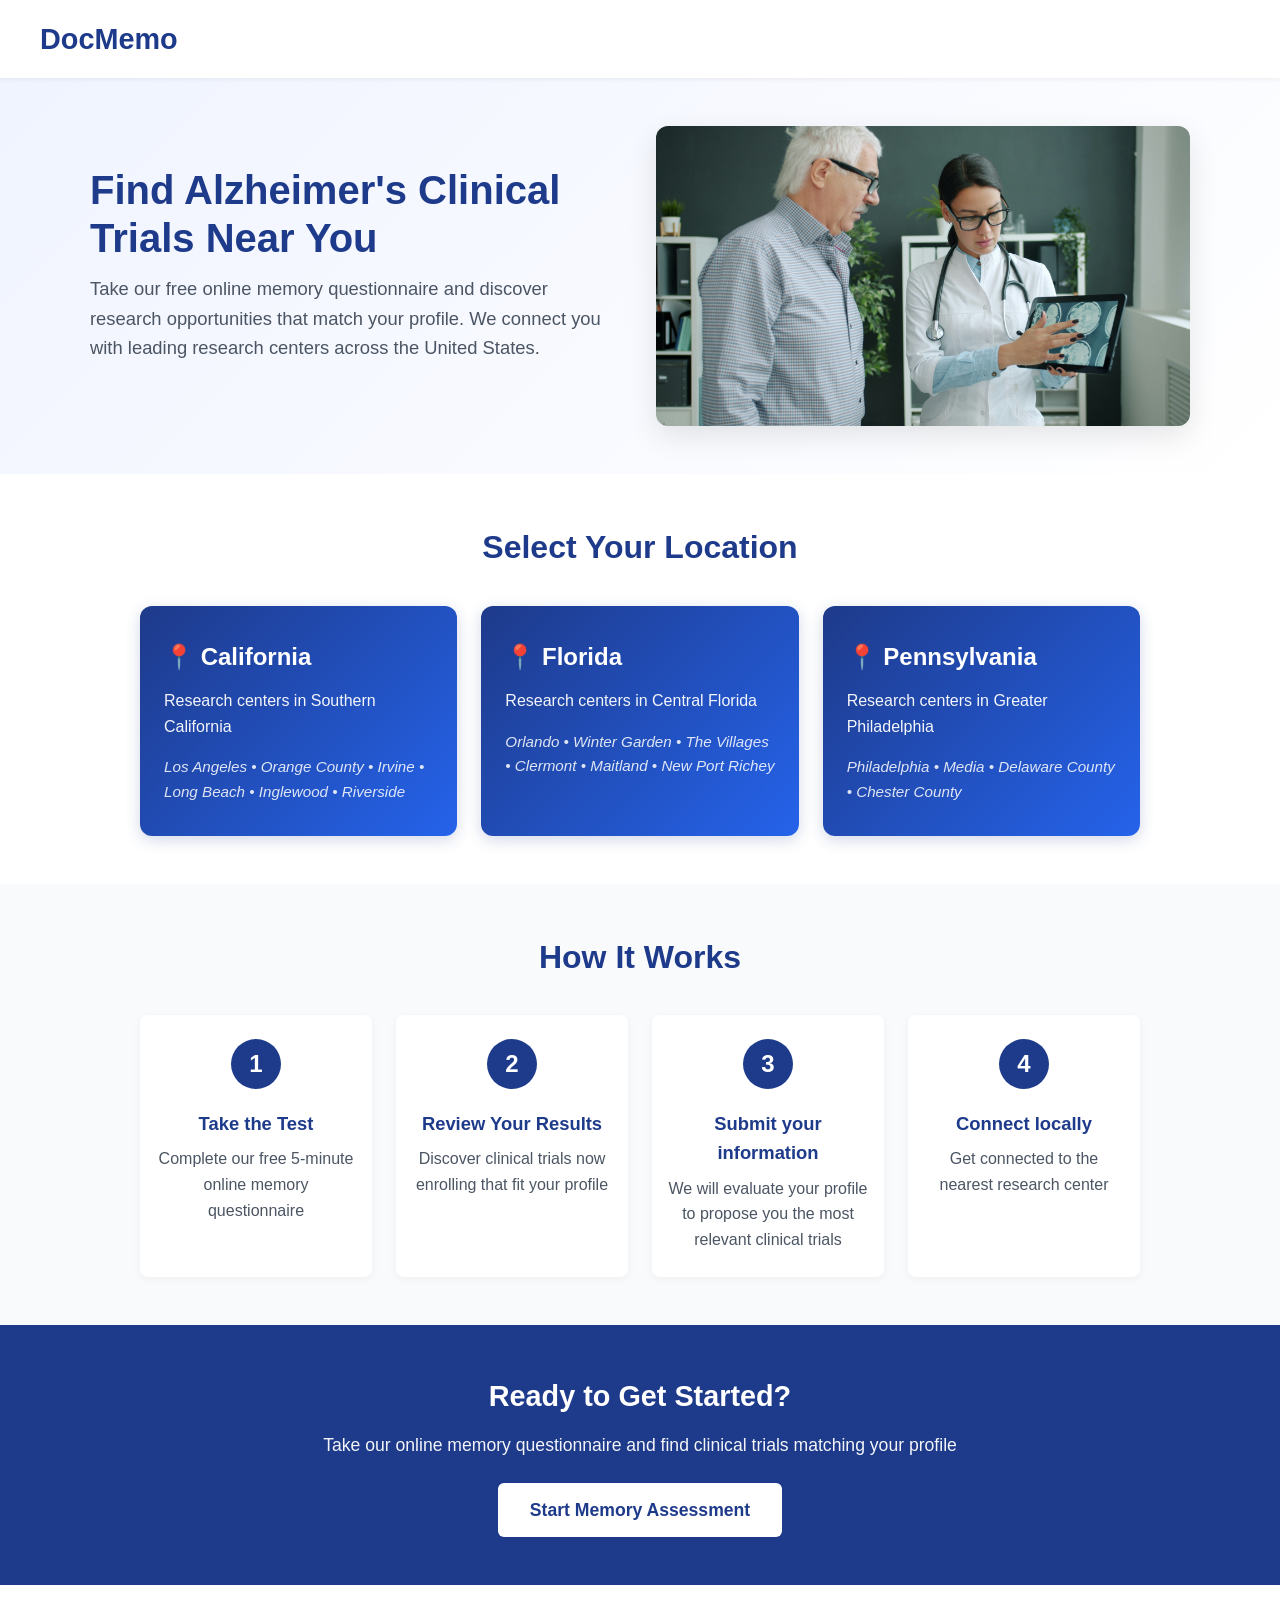
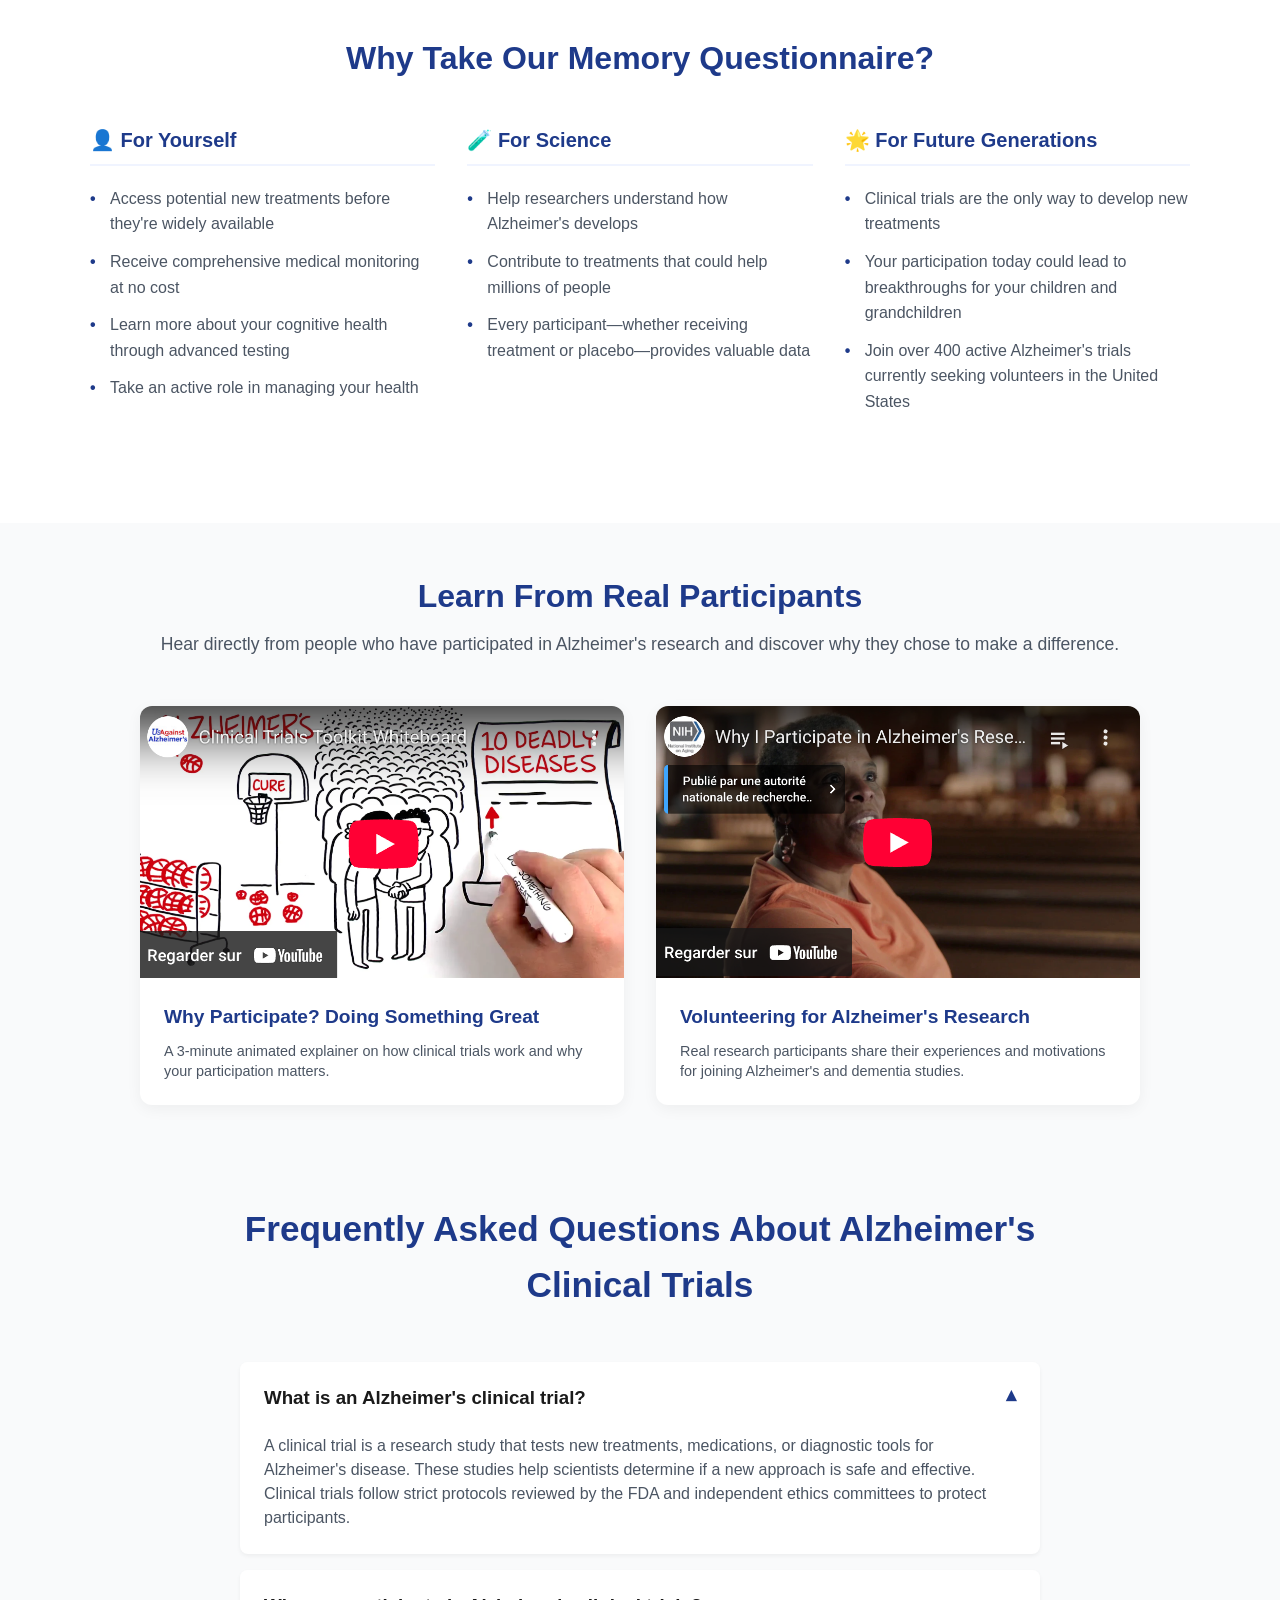
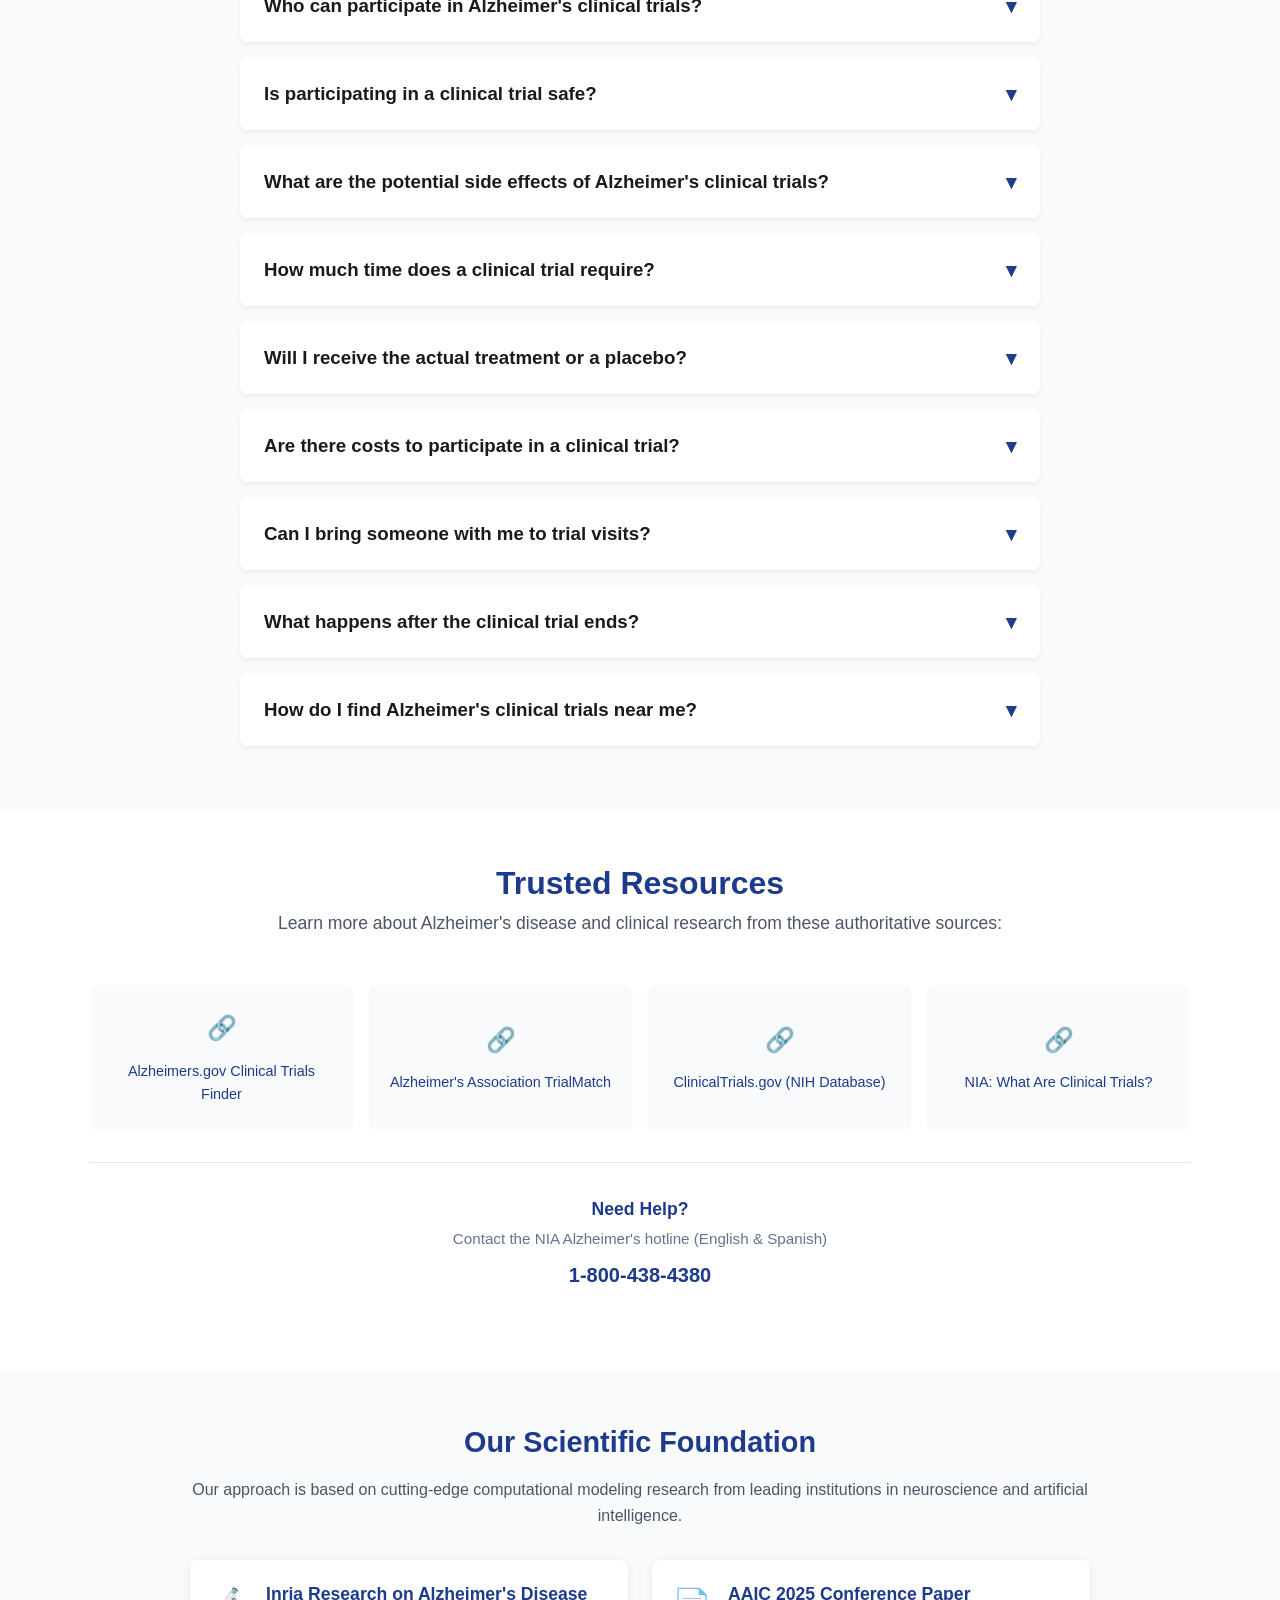
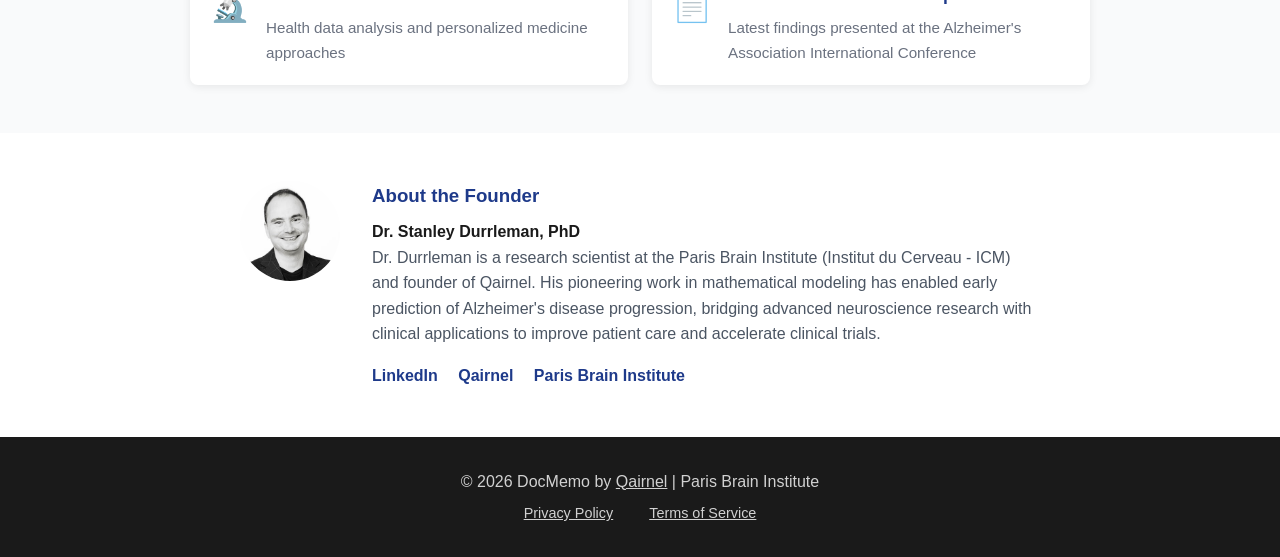
==== commit 690070e3: "SEO optimization 🌍" ====
--- a/index.html
+++ b/index.html
@@ -118,32 +118,695 @@
     }
     </script>
 
-    <!-- Critical CSS: above-the-fold only (header, hero, locations) -->
     <style>
-        *{margin:0;padding:0;box-sizing:border-box}
-        body{font-family:-apple-system,BlinkMacSystemFont,'Segoe UI','Helvetica Neue',Arial,sans-serif;line-height:1.6;color:#1a1a1a;background:#fff}
-        .header{background:#fff;padding:1rem 2rem;box-shadow:0 2px 4px rgba(0,0,0,.05);position:sticky;top:0;z-index:100}
-        .header-content{max-width:1200px;margin:0 auto;display:flex;justify-content:space-between;align-items:center}
-        .logo{font-size:1.8rem;font-weight:700;color:#1e3a8a}
-        .hero{background:linear-gradient(135deg,#f0f4ff 0%,#fff 100%);padding:3rem 2rem}
-        .hero-content{max-width:1100px;margin:0 auto;display:grid;grid-template-columns:1fr 1fr;gap:2rem;align-items:center}
-        .hero-text h1{font-size:2.5rem;color:#1e3a8a;margin-bottom:.75rem;line-height:1.2}
-        .hero-text p{font-size:1.15rem;color:#4b5563;margin-bottom:1.5rem}
-        .hero-image{text-align:right}
-        .hero-image img{max-width:100%;height:auto;border-radius:12px;box-shadow:0 10px 30px rgba(0,0,0,.1);vertical-align:middle}
-        .locations-section{padding:3rem 2rem;background:#fff}
-        .locations-content{max-width:1000px;margin:0 auto}
-        .locations-content h2{text-align:center;font-size:2rem;color:#1e3a8a;margin-bottom:2rem}
-        .locations-grid{display:grid;grid-template-columns:repeat(auto-fit,minmax(300px,1fr));gap:1.5rem}
-        .location-card{background:linear-gradient(135deg,#1e3a8a 0%,#2563eb 100%);color:#fff;padding:2rem 1.5rem;border-radius:12px;text-decoration:none;transition:transform .3s,box-shadow .3s;box-shadow:0 4px 15px rgba(30,58,138,.2);min-height:160px}
-        .location-card:hover{transform:translateY(-5px);box-shadow:0 8px 25px rgba(30,58,138,.3)}
-        .location-card h3{font-size:1.5rem;margin-bottom:.75rem}
-        .location-card p{font-size:1rem;opacity:.95;margin-bottom:1rem}
-        .location-card .cities{font-size:.95rem;opacity:.85;font-style:italic}
-        @media (max-width:768px){.hero-content{grid-template-columns:1fr}.hero-text h1{font-size:2rem}.hero-text p{font-size:1.1rem}.hero-image{text-align:center;margin-top:2rem}.locations-grid{grid-template-columns:1fr}}
+        * {
+            margin: 0;
+            padding: 0;
+            box-sizing: border-box;
+        }
+
+        body {
+            font-family: -apple-system, BlinkMacSystemFont, 'Segoe UI', 'Helvetica Neue', Arial, sans-serif;
+            line-height: 1.6;
+            color: #1a1a1a;
+            background-color: #ffffff;
+        }
+
+        .header {
+            background-color: #ffffff;
+            padding: 1rem 2rem;
+            box-shadow: 0 2px 4px rgba(0, 0, 0, 0.05);
+            position: sticky;
+            top: 0;
+            z-index: 100;
+        }
+
+        .header-content {
+            max-width: 1200px;
+            margin: 0 auto;
+            display: flex;
+            justify-content: space-between;
+            align-items: center;
+        }
+
+        .logo {
+            font-size: 1.8rem;
+            font-weight: 700;
+            color: #1e3a8a;
+        }
+
+        .cta-button {
+            background-color: #1e3a8a;
+            color: white;
+            padding: 0.75rem 1.5rem;
+            border-radius: 6px;
+            text-decoration: none;
+            font-weight: 600;
+            transition: background-color 0.3s;
+        }
+
+        .cta-button:hover {
+            background-color: #1e40af;
+        }
+
+        .hero {
+            background: linear-gradient(135deg, #f0f4ff 0%, #ffffff 100%);
+            padding: 3rem 2rem;
+        }
+
+        .hero-content {
+            max-width: 1100px;
+            margin: 0 auto;
+            display: grid;
+            grid-template-columns: 1fr 1fr;
+            gap: 2rem;
+            align-items: center;
+        }
+
+        .hero-text h1 {
+            font-size: 2.5rem;
+            color: #1e3a8a;
+            margin-bottom: 0.75rem;
+            line-height: 1.2;
+        }
+
+        .hero-text p {
+            font-size: 1.15rem;
+            color: #4b5563;
+            margin-bottom: 1.5rem;
+        }
+
+        .hero-image {
+            text-align: right;
+        }
+
+        .hero-image img {
+            max-width: 100%;
+            height: auto;
+            border-radius: 12px;
+            box-shadow: 0 10px 30px rgba(0, 0, 0, 0.1);
+            vertical-align: middle;
+        }
+
+        .locations-section {
+            padding: 3rem 2rem;
+            background-color: #ffffff;
+        }
+
+        .locations-content {
+            max-width: 1000px;
+            margin: 0 auto;
+        }
+
+        .locations-content h2 {
+            text-align: center;
+            font-size: 2rem;
+            color: #1e3a8a;
+            margin-bottom: 2rem;
+        }
+
+        .locations-grid {
+            display: grid;
+            grid-template-columns: repeat(auto-fit, minmax(300px, 1fr));
+            gap: 1.5rem;
+        }
+
+        .location-card {
+            background: linear-gradient(135deg, #1e3a8a 0%, #2563eb 100%);
+            color: white;
+            padding: 2rem 1.5rem;
+            border-radius: 12px;
+            text-decoration: none;
+            transition: transform 0.3s, box-shadow 0.3s;
+            box-shadow: 0 4px 15px rgba(30, 58, 138, 0.2);
+            min-height: 160px;
+        }
+
+        .location-card:hover {
+            transform: translateY(-5px);
+            box-shadow: 0 8px 25px rgba(30, 58, 138, 0.3);
+        }
+
+        .location-card h3 {
+            font-size: 1.5rem;
+            margin-bottom: 0.75rem;
+        }
+
+        .location-card p {
+            font-size: 1rem;
+            opacity: 0.95;
+            margin-bottom: 1rem;
+        }
+
+        .location-card .cities {
+            font-size: 0.95rem;
+            opacity: 0.85;
+            font-style: italic;
+        }
+
+        .how-it-works {
+            padding: 3rem 2rem;
+            background-color: #f9fafb;
+        }
+
+        .how-it-works-content {
+            max-width: 1000px;
+            margin: 0 auto;
+        }
+
+        .how-it-works h2 {
+            text-align: center;
+            font-size: 2rem;
+            color: #1e3a8a;
+            margin-bottom: 2rem;
+        }
+
+        .steps {
+            display: grid;
+            grid-template-columns: repeat(4, 1fr);
+            gap: 1.5rem;
+        }
+
+        .step {
+            text-align: center;
+            padding: 1.5rem 1rem;
+            background-color: white;
+            border-radius: 8px;
+            box-shadow: 0 2px 8px rgba(0, 0, 0, 0.05);
+        }
+
+        .step-number {
+            background-color: #1e3a8a;
+            color: white;
+            width: 50px;
+            height: 50px;
+            border-radius: 50%;
+            display: flex;
+            align-items: center;
+            justify-content: center;
+            margin: 0 auto 1.25rem;
+            font-size: 1.5rem;
+            font-weight: 700;
+        }
+
+        .step h3 {
+            color: #1e3a8a;
+            margin-bottom: 0.5rem;
+            font-size: 1.15rem;
+        }
+
+        .step p {
+            color: #4b5563;
+        }
+
+        .cta-section {
+            background-color: #1e3a8a;
+            color: white;
+            padding: 3rem 2rem;
+            text-align: center;
+        }
+
+        .cta-section h2 {
+            font-size: 1.8rem;
+            margin-bottom: 0.75rem;
+        }
+
+        .cta-section p {
+            font-size: 1.1rem;
+            margin-bottom: 1.5rem;
+            opacity: 0.95;
+        }
+
+        .cta-button-large {
+            background-color: white;
+            color: #1e3a8a;
+            padding: 0.8rem 2rem;
+            border-radius: 6px;
+            text-decoration: none;
+            font-weight: 700;
+            font-size: 1.1rem;
+            display: inline-block;
+            transition: transform 0.3s;
+        }
+
+        .cta-button-large:hover {
+            transform: translateY(-2px);
+        }
+
+        .why-participate {
+            padding: 3rem 2rem;
+            background-color: #ffffff;
+        }
+
+        .why-participate-content {
+            max-width: 1100px;
+            margin: 0 auto;
+        }
+
+        .why-participate h2 {
+            text-align: center;
+            font-size: 2rem;
+            color: #1e3a8a;
+            margin-bottom: 2.5rem;
+        }
+
+        .benefits-grid {
+            display: grid;
+            grid-template-columns: repeat(3, 1fr);
+            gap: 2rem;
+            margin-bottom: 3rem;
+        }
+
+        .benefit-card h3 {
+            color: #1e3a8a;
+            font-size: 1.25rem;
+            margin-bottom: 1.25rem;
+            padding-bottom: 0.5rem;
+            border-bottom: 2px solid #f0f4ff;
+        }
+
+        .benefit-card ul {
+            list-style: none;
+        }
+
+        .benefit-card li {
+            position: relative;
+            padding-left: 1.25rem;
+            margin-bottom: 0.75rem;
+            color: #4b5563;
+            font-size: 1rem;
+        }
+
+        .benefit-card li::before {
+            content: "•";
+            color: #1e3a8a;
+            font-weight: bold;
+            position: absolute;
+            left: 0;
+        }
+
+        .videos-section {
+            padding: 3rem 2rem;
+            background-color: #f9fafb;
+        }
+
+        .videos-content {
+            max-width: 1000px;
+            margin: 0 auto;
+        }
+
+        .videos-section h2 {
+            text-align: center;
+            font-size: 2rem;
+            color: #1e3a8a;
+            margin-bottom: 2.5rem;
+        }
+
+        .video-grid {
+            display: grid;
+            grid-template-columns: repeat(auto-fit, minmax(350px, 1fr));
+            gap: 2rem;
+        }
+
+        .video-card {
+            background: white;
+            border-radius: 12px;
+            overflow: hidden;
+            box-shadow: 0 4px 15px rgba(0, 0, 0, 0.05);
+            transition: transform 0.3s;
+        }
+
+        .video-card:hover {
+            transform: translateY(-5px);
+        }
+
+        .video-wrapper {
+            position: relative;
+            padding-bottom: 56.25%;
+            height: 0;
+        }
+
+        .video-wrapper iframe,
+        .video-wrapper a {
+            position: absolute;
+            top: 0;
+            left: 0;
+            width: 100%;
+            height: 100%;
+            border: 0;
+        }
+
+        .video-wrapper a {
+            display: block;
+        }
+
+        .video-wrapper img {
+            position: absolute;
+            top: 0;
+            left: 0;
+            width: 100%;
+            height: 100%;
+            object-fit: cover;
+            border: 0;
+        }
+
+        .video-info {
+            padding: 1.5rem;
+        }
+
+        .video-info h3 {
+            color: #1e3a8a;
+            margin-bottom: 0.5rem;
+            font-size: 1.2rem;
+        }
+
+        .video-info p {
+            color: #4b5563;
+            font-size: 0.9rem;
+            line-height: 1.4;
+        }
+
+        .accordion-section {
+            padding: 3rem 2rem;
+            background-color: #f9fafb;
+        }
+
+        .accordion-container {
+            max-width: 800px;
+            margin: 0 auto;
+        }
+
+        .accordion-item {
+            background-color: white;
+            border-radius: 8px;
+            margin-bottom: 1rem;
+            box-shadow: 0 2px 4px rgba(0, 0, 0, 0.05);
+            overflow: hidden;
+        }
+
+        .accordion-header {
+            padding: 1.25rem 1.5rem;
+            cursor: pointer;
+            display: flex;
+            justify-content: space-between;
+            align-items: center;
+            background-color: white;
+            transition: background-color 0.3s;
+            user-select: none;
+        }
+
+        .accordion-header:hover {
+            background-color: #f0f4ff;
+        }
+
+        .accordion-header h2 {
+            font-size: 1.1rem;
+            color: #1e3a8a;
+            margin: 0;
+            font-weight: 600;
+            text-align: left;
+        }
+
+        .accordion-icon {
+            color: #1e3a8a;
+            font-weight: bold;
+            font-size: 1.25rem;
+            transition: transform 0.3s;
+            margin-left: 1rem;
+        }
+
+        .accordion-item.active .accordion-icon {
+            transform: rotate(180deg);
+        }
+
+        .accordion-content {
+            max-height: 0;
+            overflow: hidden;
+            transition: max-height 0.3s ease-out;
+            padding: 0 1.5rem;
+        }
+
+        .accordion-item.active .accordion-content {
+            padding-bottom: 1.5rem;
+        }
+
+        .accordion-content ul {
+            margin: 1rem 0 1rem 1.25rem;
+            color: #4b5563;
+        }
+
+        .accordion-content p {
+            color: #4b5563;
+            line-height: 1.5;
+        }
+
+        .accordion-content li {
+            margin-bottom: 0.5rem;
+            font-size: 1rem;
+        }
+
+        .resources-section {
+            padding: 3rem 2rem;
+            background-color: #ffffff;
+        }
+
+        .resources-content {
+            max-width: 1100px;
+            margin: 0 auto;
+        }
+
+        .resources-section h2 {
+            text-align: center;
+            font-size: 2rem;
+            color: #1e3a8a;
+            margin-bottom: 2rem;
+        }
+
+        .resource-list {
+            display: grid;
+            grid-template-columns: repeat(4, 1fr);
+            gap: 1rem;
+            margin-bottom: 2rem;
+        }
+
+        .resource-item {
+            display: flex;
+            flex-direction: column;
+            align-items: center;
+            justify-content: center;
+            text-align: center;
+            padding: 1.5rem 1rem;
+            background: #f8fafc;
+            border-radius: 8px;
+            text-decoration: none;
+            color: #1e3a8a;
+            font-weight: 500;
+            font-size: 0.9rem;
+            transition: background 0.2s, transform 0.2s;
+            box-shadow: 0 2px 4px rgba(0, 0, 0, 0.02);
+        }
+
+        .resource-item:hover {
+            background: #f0f4ff;
+            transform: translateY(-2px);
+        }
+
+        .resource-icon-top {
+            font-size: 1.5rem;
+            margin-bottom: 0.75rem;
+        }
+
+        .hotline-banner {
+            border-top: 1px solid #e2e8f0;
+            padding: 2rem 0;
+            text-align: center;
+            margin-top: 2rem;
+        }
+
+        .hotline-banner h3 {
+            font-size: 1.1rem;
+            color: #1e3a8a;
+            margin-bottom: 0.25rem;
+        }
+
+        .hotline-banner p {
+            color: #64748b;
+            font-size: 0.95rem;
+            margin-bottom: 0.5rem;
+        }
+
+        .hotline-number {
+            font-size: 1.25rem;
+            font-weight: 700;
+            color: #1e3a8a;
+            display: block;
+        }
+
+        .author-bio {
+            padding: 3rem 2rem;
+            background-color: #ffffff;
+        }
+
+        .author-content {
+            max-width: 800px;
+            margin: 0 auto;
+            display: flex;
+            gap: 2rem;
+            align-items: flex-start;
+        }
+
+        .author-image {
+            flex-shrink: 0;
+        }
+
+        .author-image img {
+            width: 100px;
+            height: 100px;
+            border-radius: 50%;
+            object-fit: cover;
+        }
+
+        .author-text h3 {
+            color: #1e3a8a;
+            margin-bottom: 0.5rem;
+        }
+
+        .author-text p {
+            color: #4b5563;
+            margin-bottom: 1rem;
+        }
+
+        .author-links a {
+            color: #1e3a8a;
+            text-decoration: none;
+            margin-right: 1rem;
+            font-weight: 600;
+        }
+
+        .research-section {
+            padding: 3rem 2rem;
+            background-color: #f9fafb;
+        }
+
+        .research-content {
+            max-width: 900px;
+            margin: 0 auto;
+            text-align: center;
+        }
+
+        .research-content h2 {
+            color: #1e3a8a;
+            font-size: 1.8rem;
+            margin-bottom: 0.75rem;
+        }
+
+        .research-content p {
+            color: #4b5563;
+            font-size: 1rem;
+            margin-bottom: 2rem;
+        }
+
+        .research-links {
+            display: grid;
+            grid-template-columns: repeat(auto-fit, minmax(280px, 1fr));
+            gap: 1.5rem;
+            text-align: left;
+        }
+
+        .research-link {
+            display: flex;
+            gap: 1rem;
+            padding: 1.25rem;
+            background-color: white;
+            border-radius: 8px;
+            text-decoration: none;
+            color: #1a1a1a;
+            transition: transform 0.3s, box-shadow 0.3s;
+            box-shadow: 0 2px 8px rgba(0, 0, 0, 0.08);
+        }
+
+        .research-link:hover {
+            transform: translateY(-3px);
+            box-shadow: 0 4px 15px rgba(30, 58, 138, 0.15);
+        }
+
+        .research-icon {
+            font-size: 2rem;
+            flex-shrink: 0;
+        }
+
+        .research-link strong {
+            color: #1e3a8a;
+            display: block;
+            margin-bottom: 0.5rem;
+            font-size: 1.1rem;
+        }
+
+        .research-link p {
+            color: #6b7280;
+            font-size: 0.95rem;
+            margin: 0;
+        }
+
+        footer {
+            background-color: #1a1a1a;
+            color: white;
+            padding: 2rem;
+            text-align: center;
+        }
+
+        footer p {
+            opacity: 0.8;
+        }
+
+        @media (max-width: 768px) {
+            .hero-content {
+                grid-template-columns: 1fr;
+            }
+
+            .hero-text h1 {
+                font-size: 2rem;
+            }
+
+            .hero-text p {
+                font-size: 1.1rem;
+            }
+
+            .hero-image {
+                text-align: center;
+                margin-top: 2rem;
+            }
+
+            .steps,
+            .resource-list,
+            .benefits-grid {
+                grid-template-columns: 1fr;
+            }
+
+            .locations-grid {
+                grid-template-columns: 1fr;
+            }
+
+            .author-content {
+                flex-direction: column;
+                text-align: center;
+            }
+
+            .research-links {
+                grid-template-columns: 1fr;
+            }
+        }
+
+        @media (max-width: 480px) {
+            .video-grid {
+                grid-template-columns: 1fr;
+            }
+
+            .hotline-number {
+                font-size: 1.5rem;
+            }
+        }
     </style>
-    <link rel="stylesheet" href="deferred.css" media="print" onload="this.media='all'">
-    <noscript><link rel="stylesheet" href="deferred.css"></noscript>
 </head>
 
 <body>
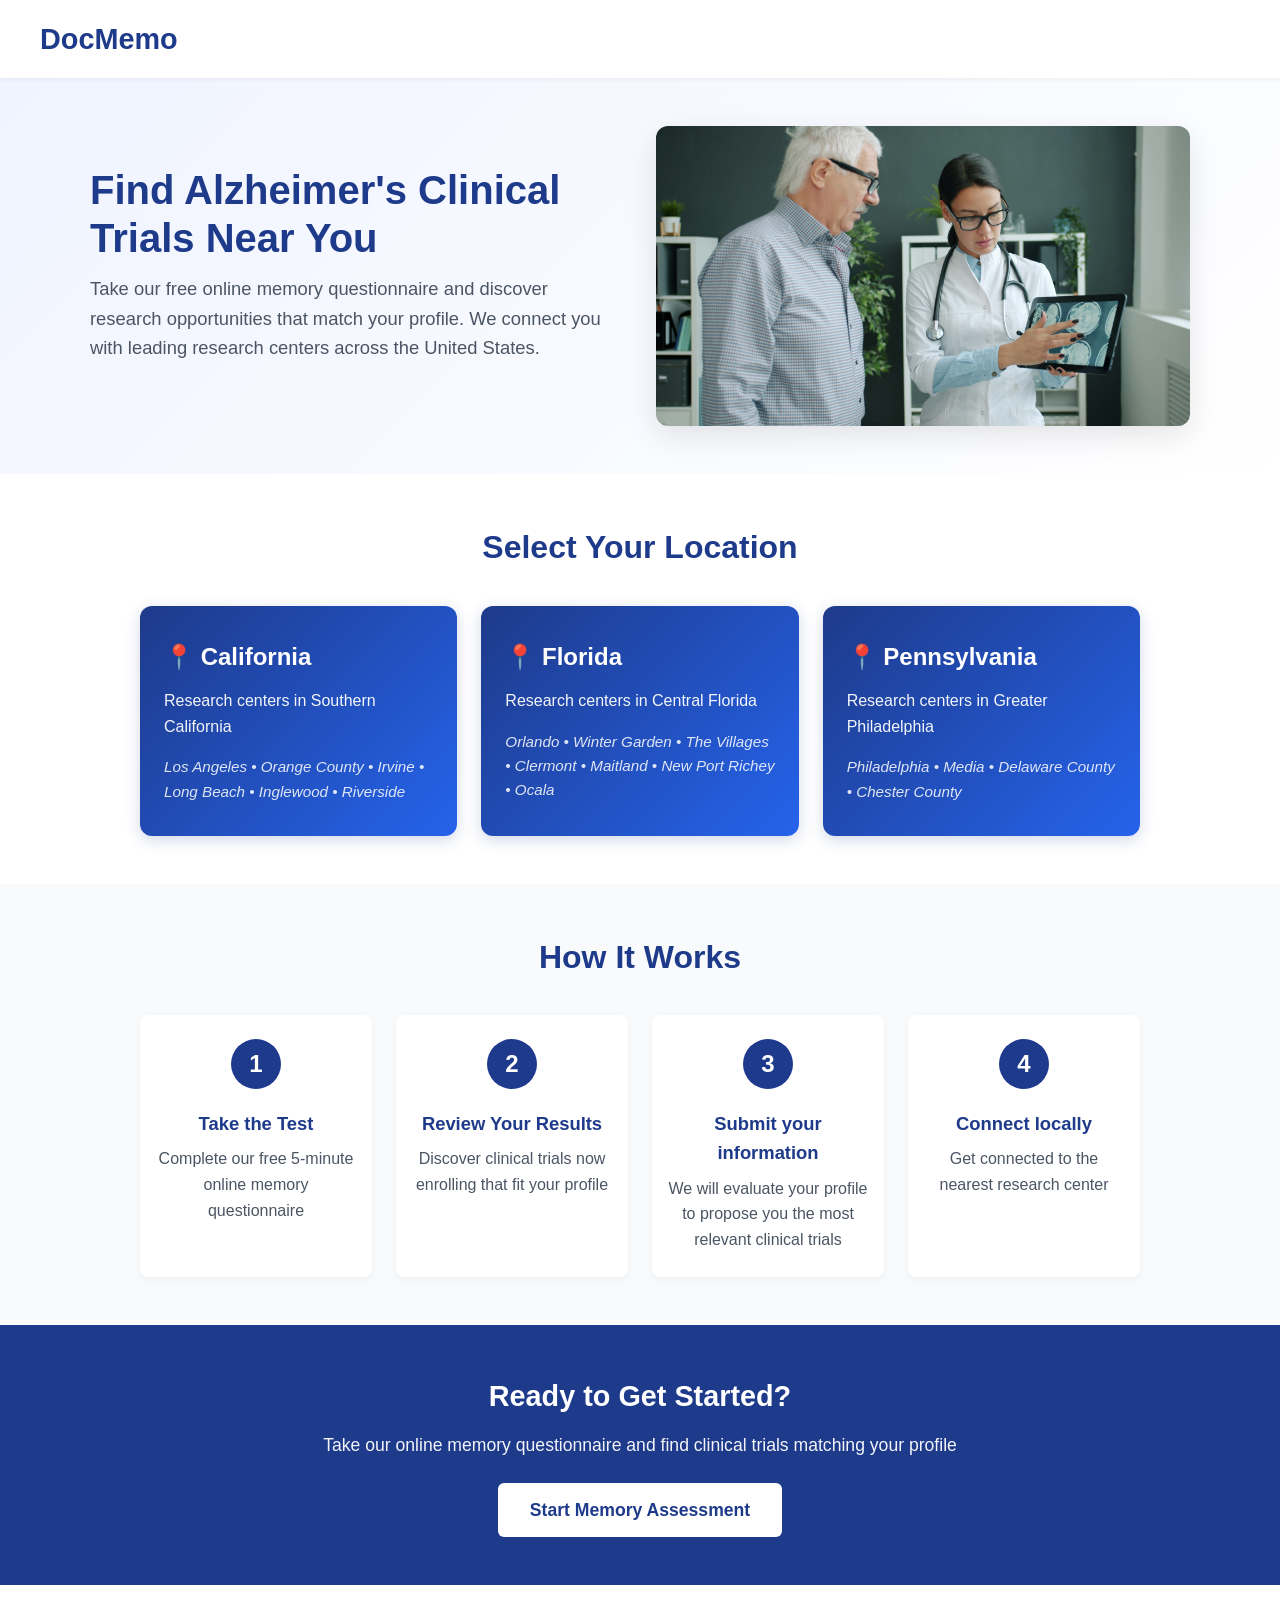
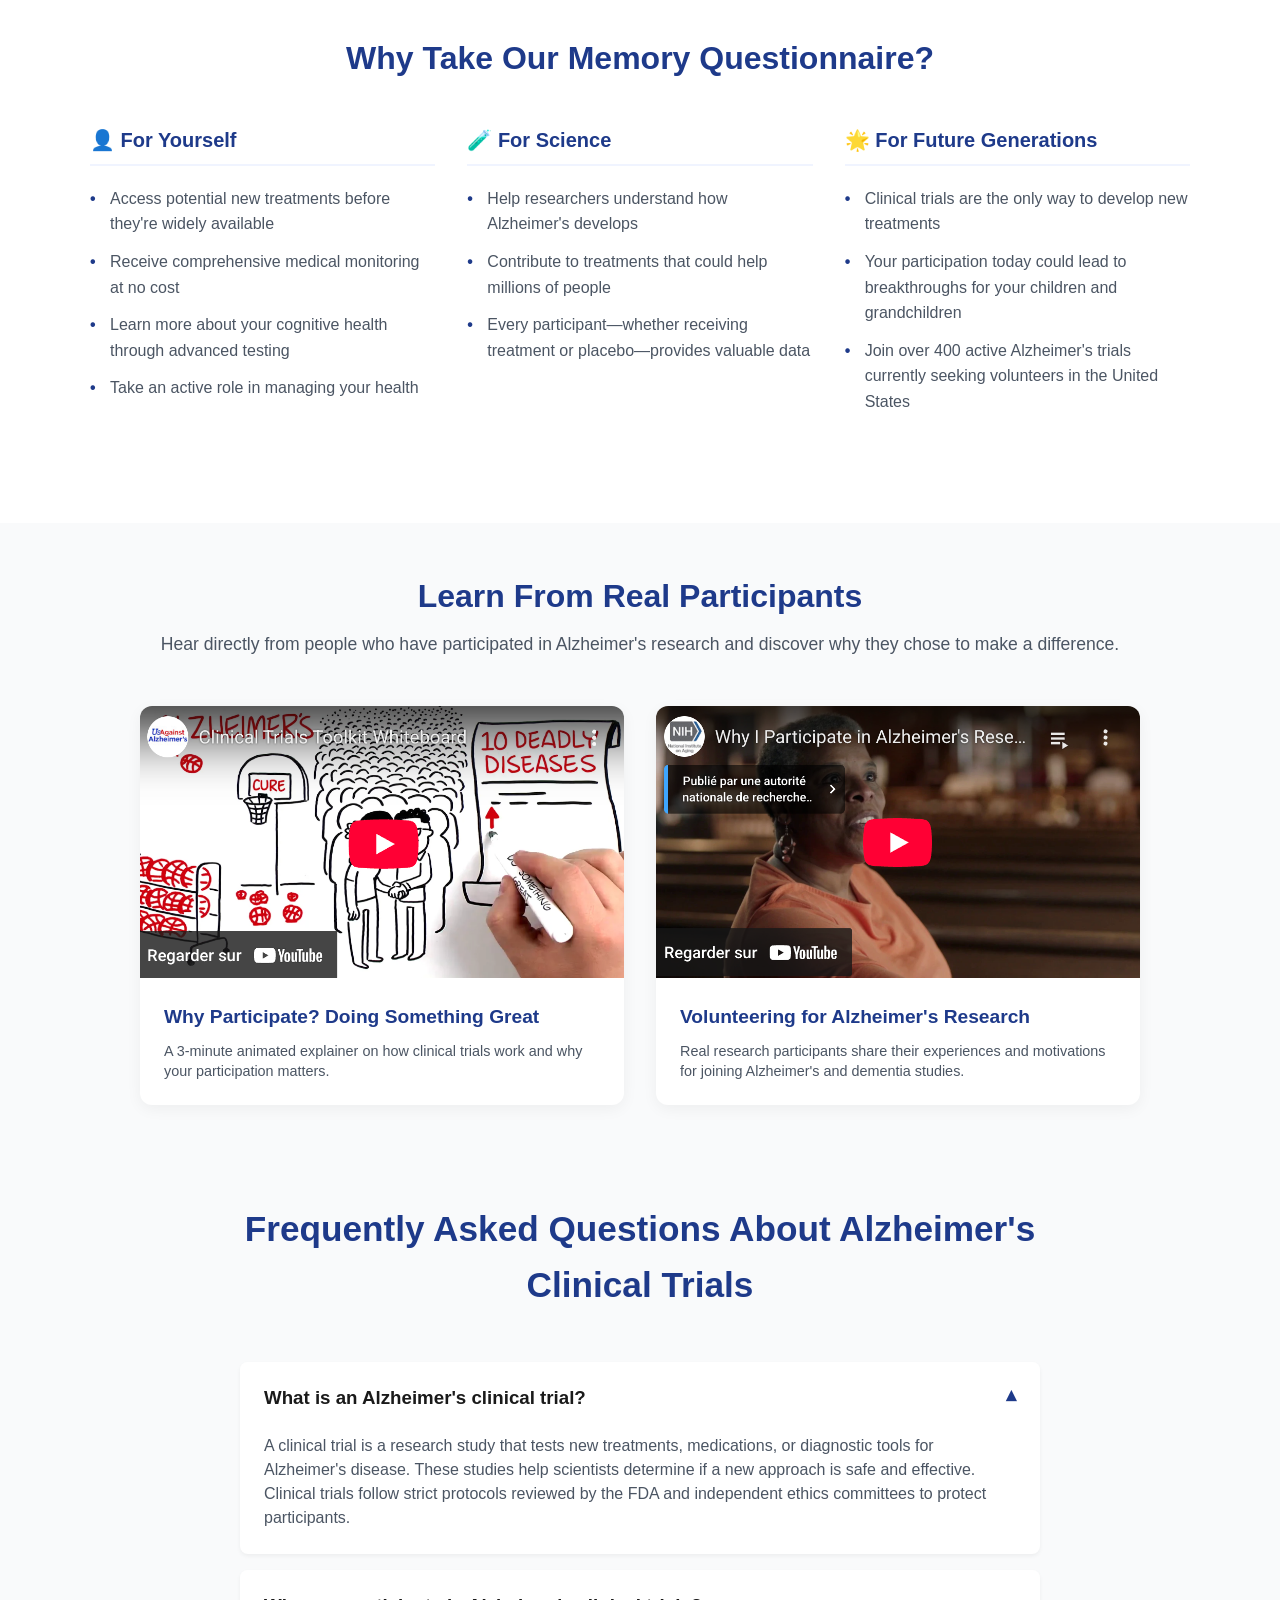
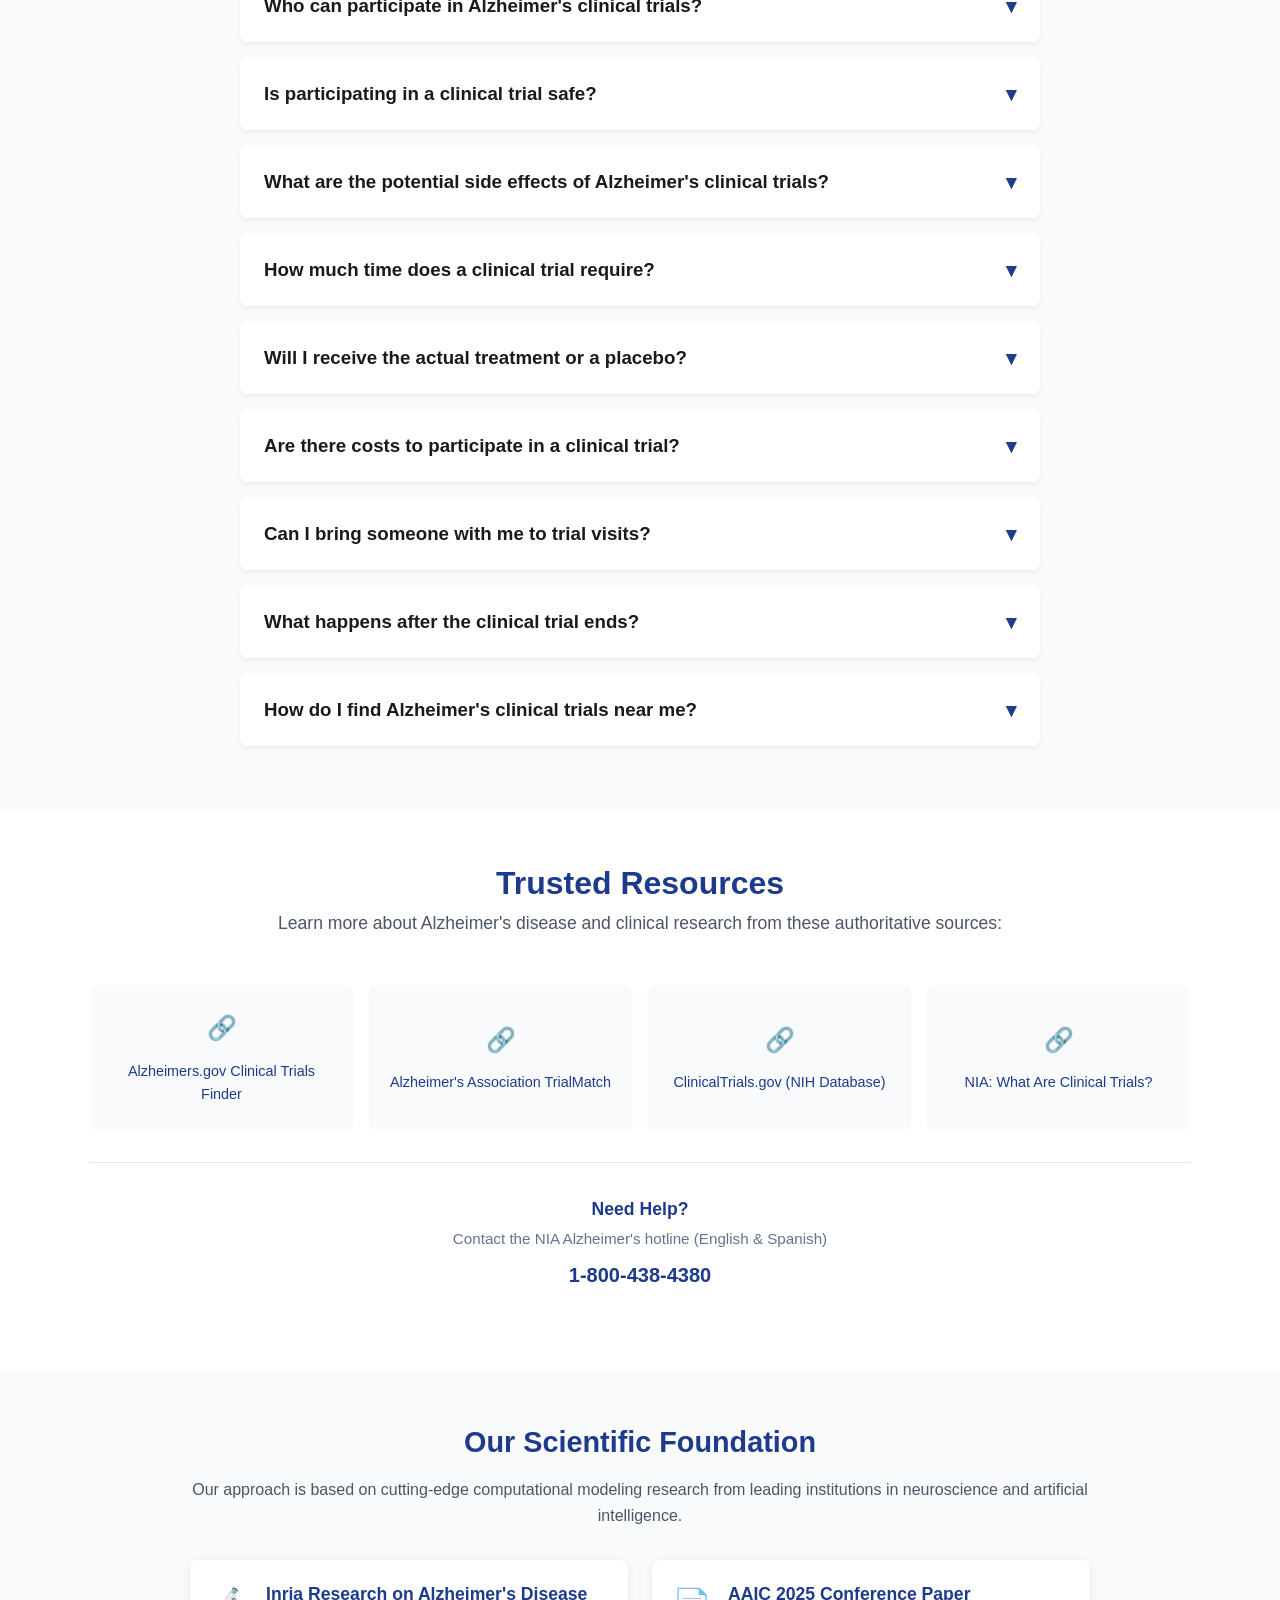
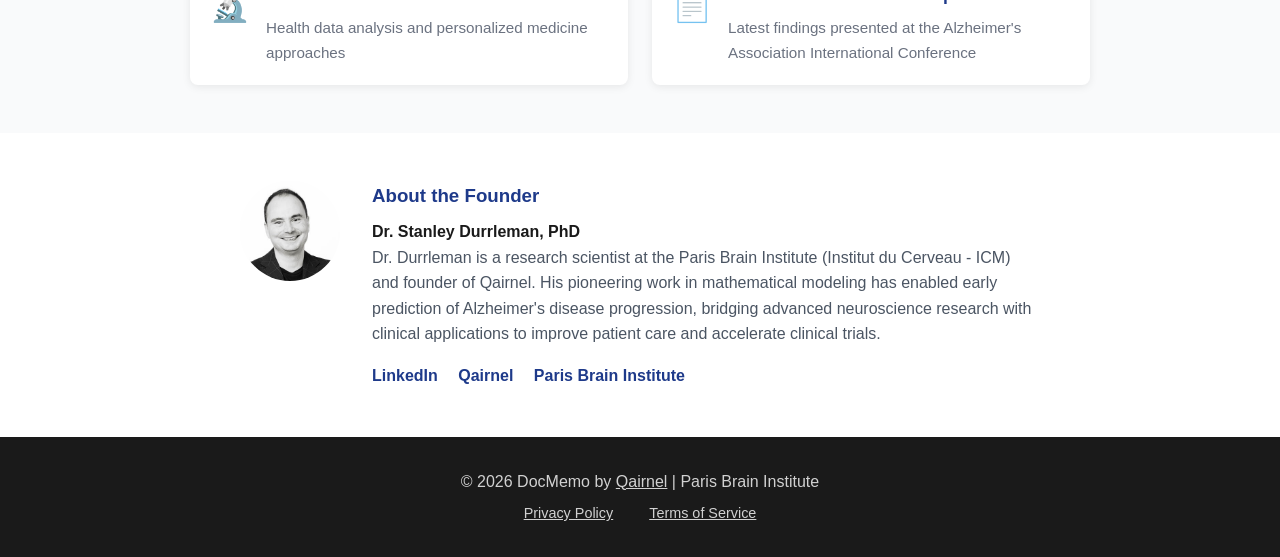
==== commit f416c421: "Renstar ✨" ====
--- a/index.html
+++ b/index.html
@@ -846,7 +846,7 @@
                         <h3>📍 Florida</h3>
                         <p>Research centers in Central Florida</p>
                         <div class="cities">Orlando • Winter Garden • The Villages • Clermont • Maitland • New Port
-                            Richey</div>
+                            Richey • Ocala</div>
                     </a>
 
                     <a href="/greater-philadelphia/" class="location-card">
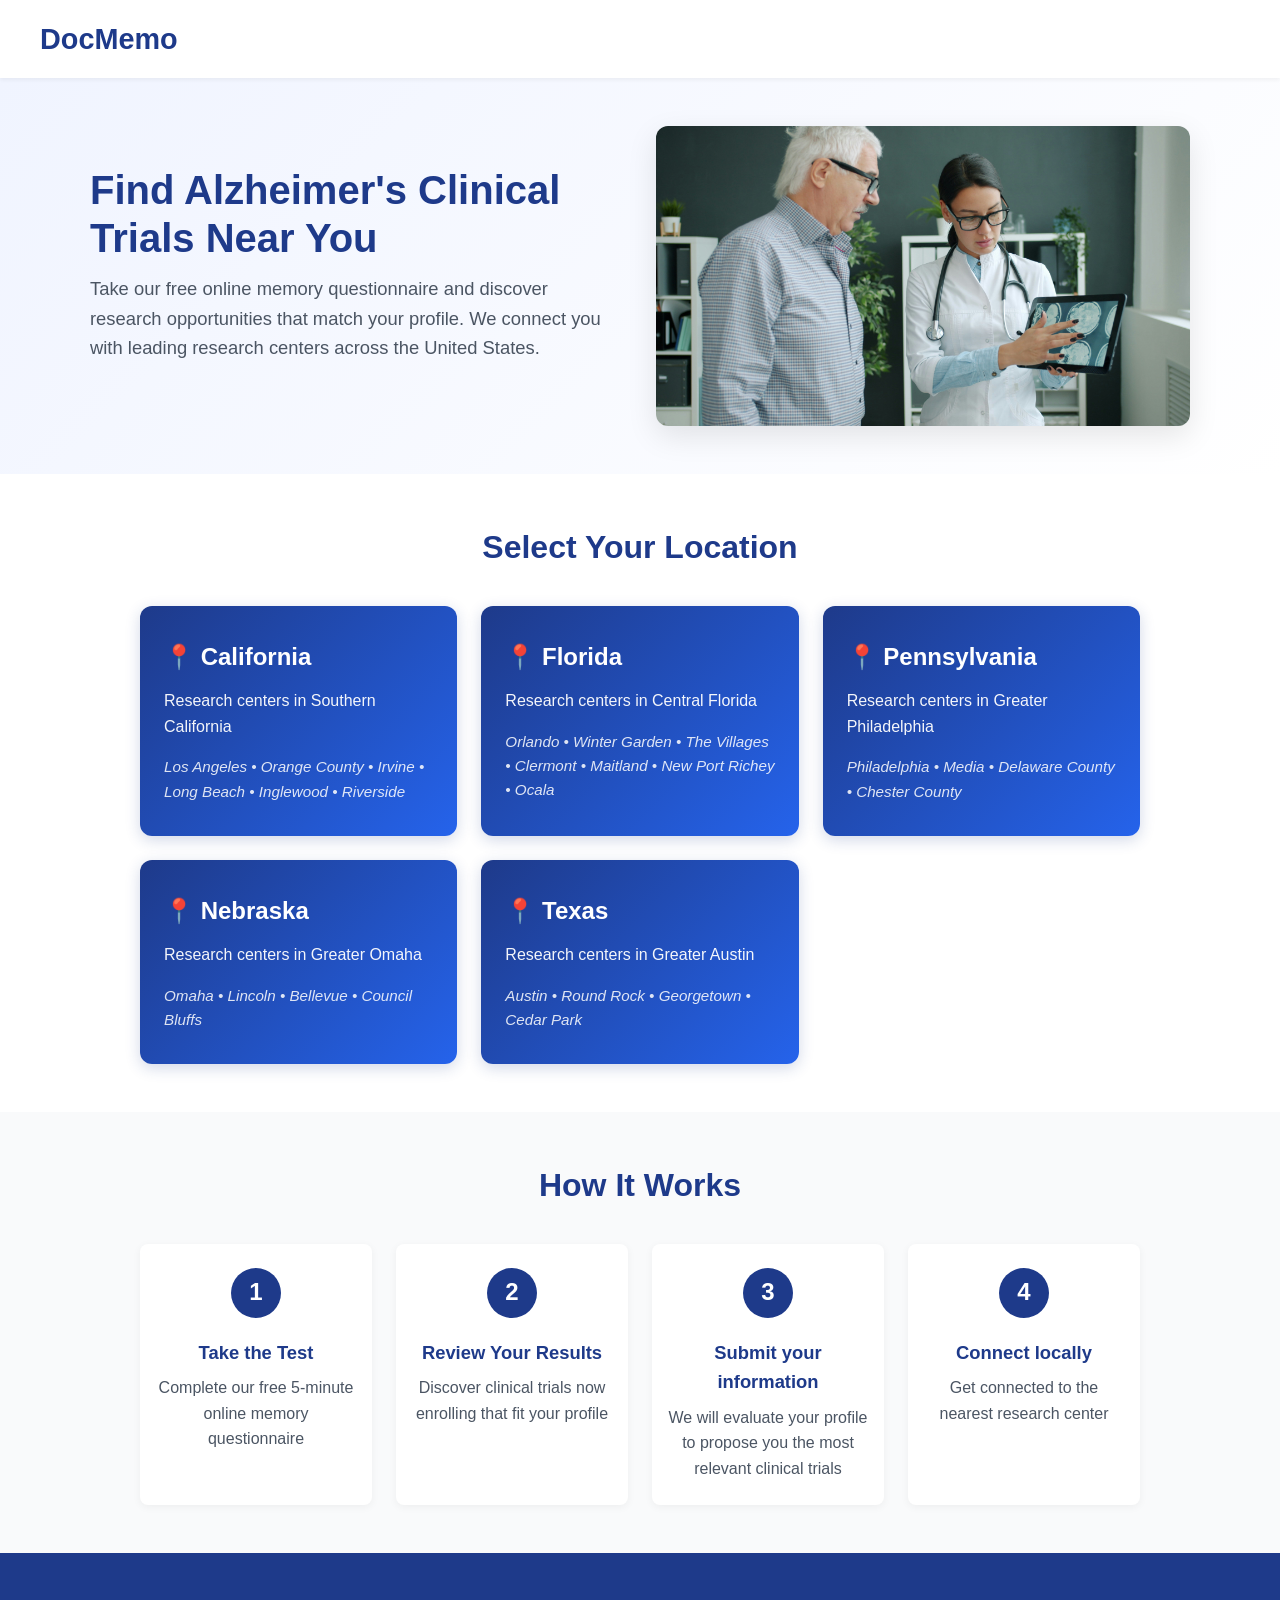
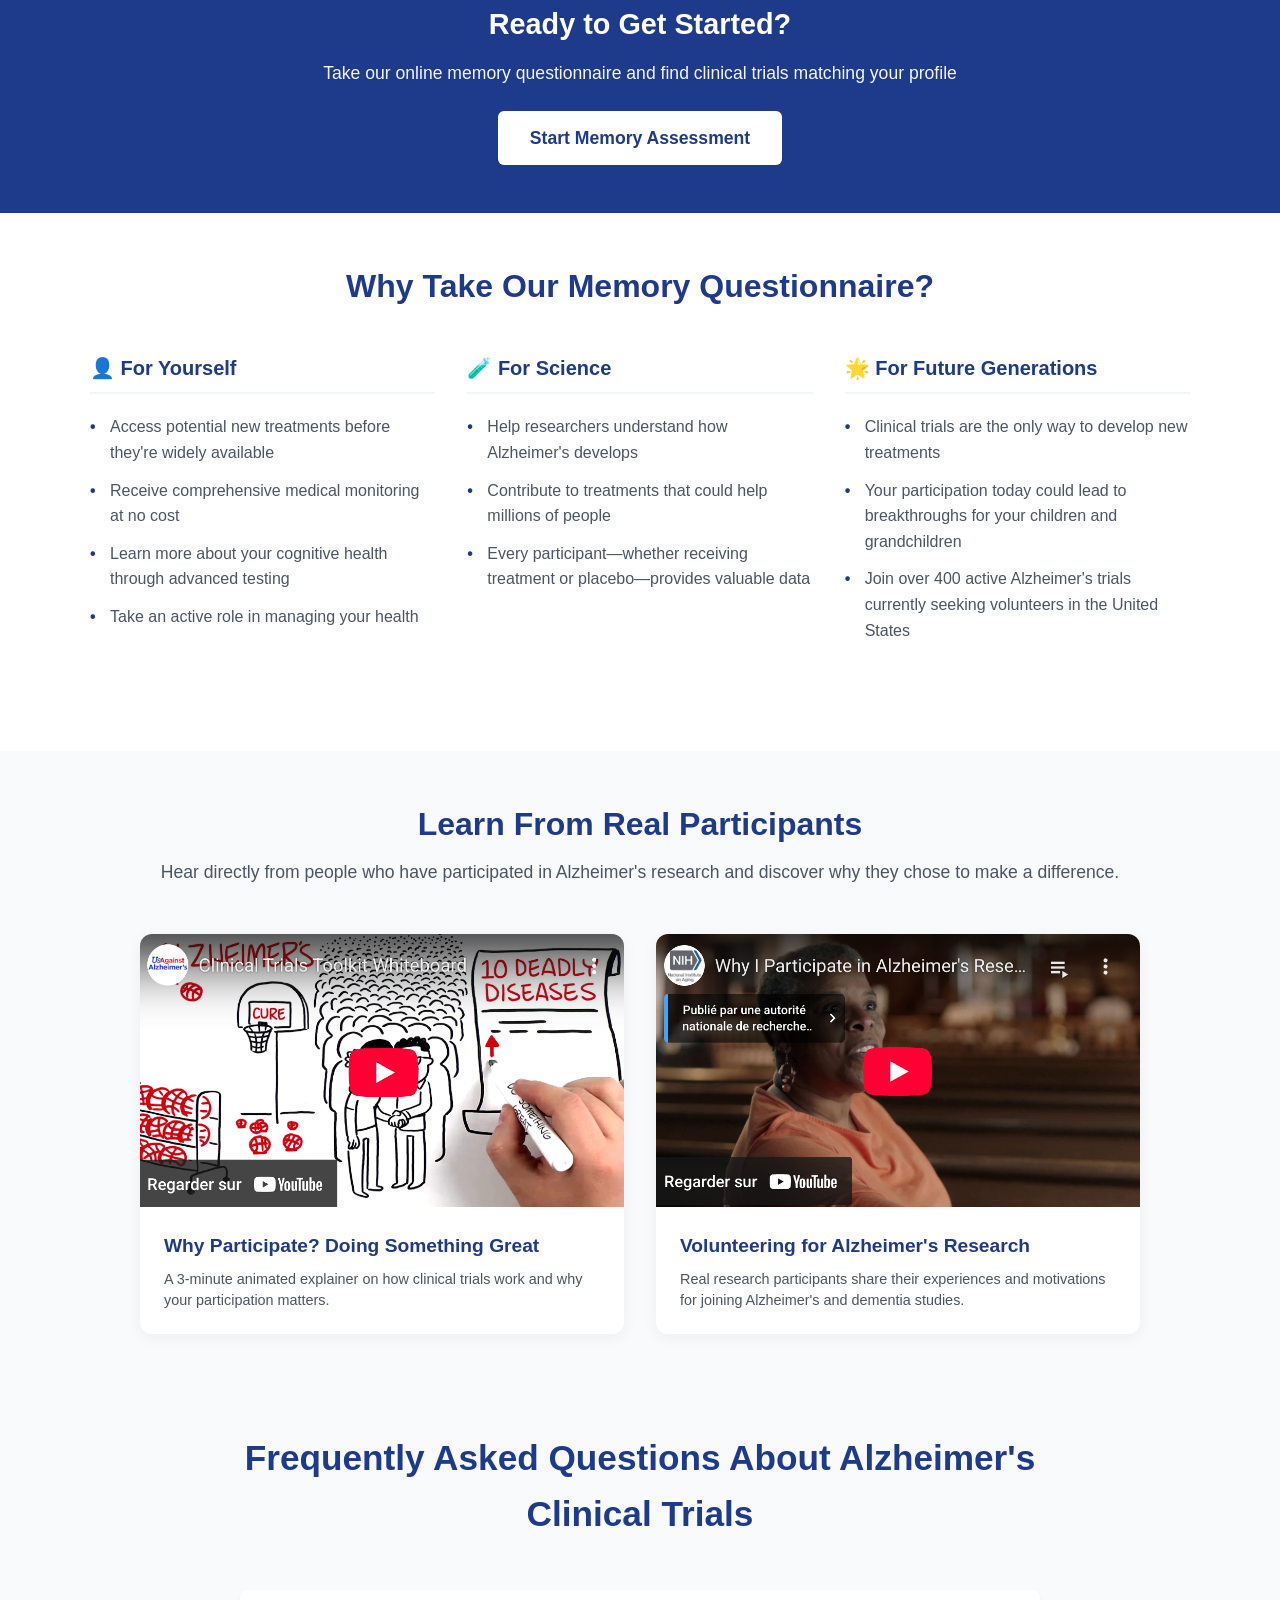
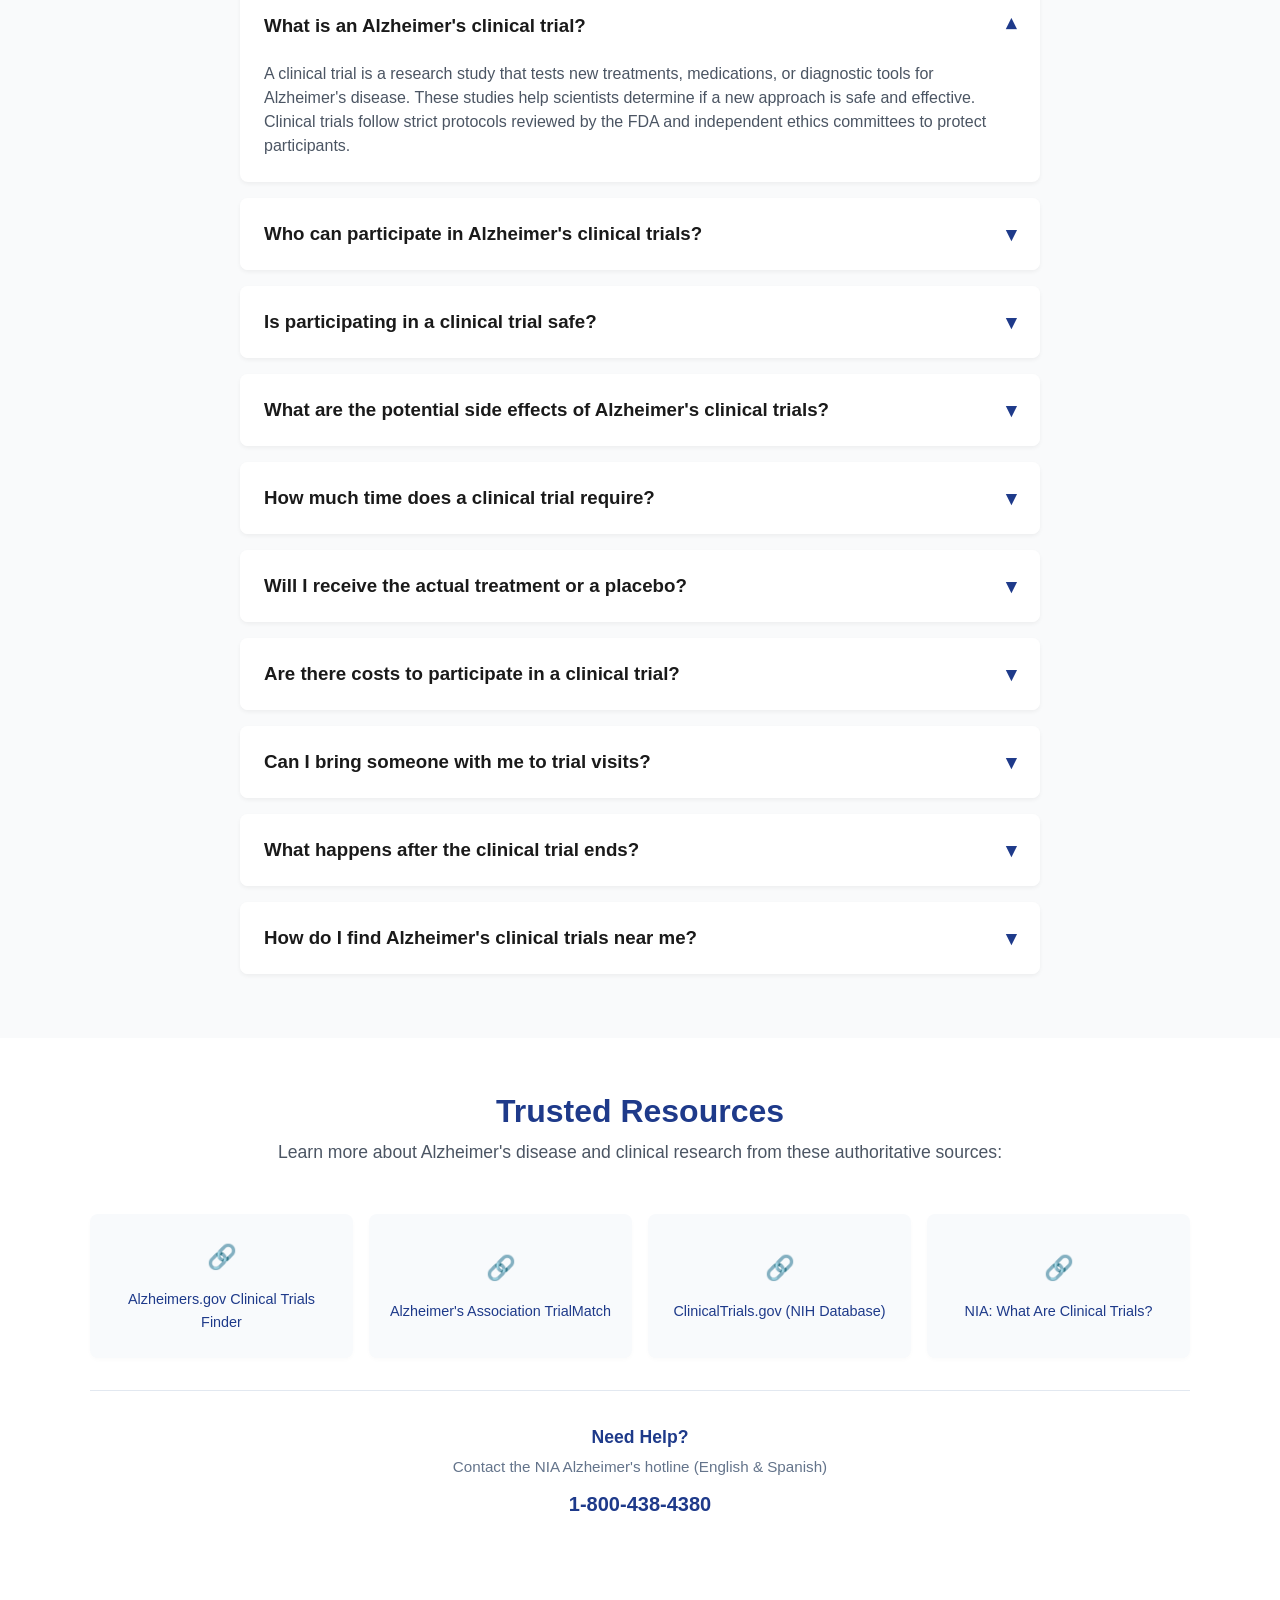
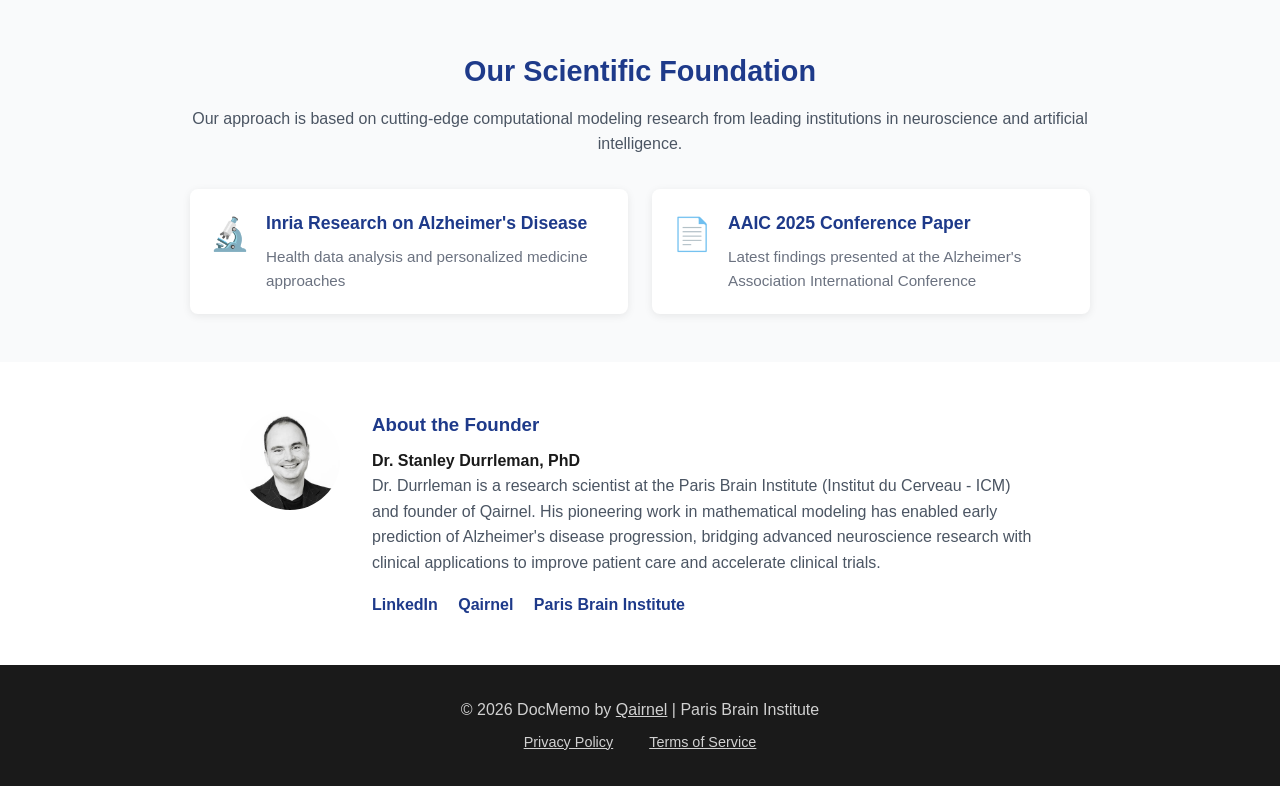
==== commit 7645c6f5: "Be Well ✨" ====
--- a/index.html
+++ b/index.html
@@ -854,6 +854,18 @@
                         <p>Research centers in Greater Philadelphia</p>
                         <div class="cities">Philadelphia • Media • Delaware County • Chester County</div>
                     </a>
+
+                    <a href="/greater-omaha/" class="location-card">
+                        <h3>📍 Nebraska</h3>
+                        <p>Research centers in Greater Omaha</p>
+                        <div class="cities">Omaha • Lincoln • Bellevue • Council Bluffs</div>
+                    </a>
+
+                    <a href="/greater-austin/" class="location-card">
+                        <h3>📍 Texas</h3>
+                        <p>Research centers in Greater Austin</p>
+                        <div class="cities">Austin • Round Rock • Georgetown • Cedar Park</div>
+                    </a>
                 </div>
             </div>
         </section>
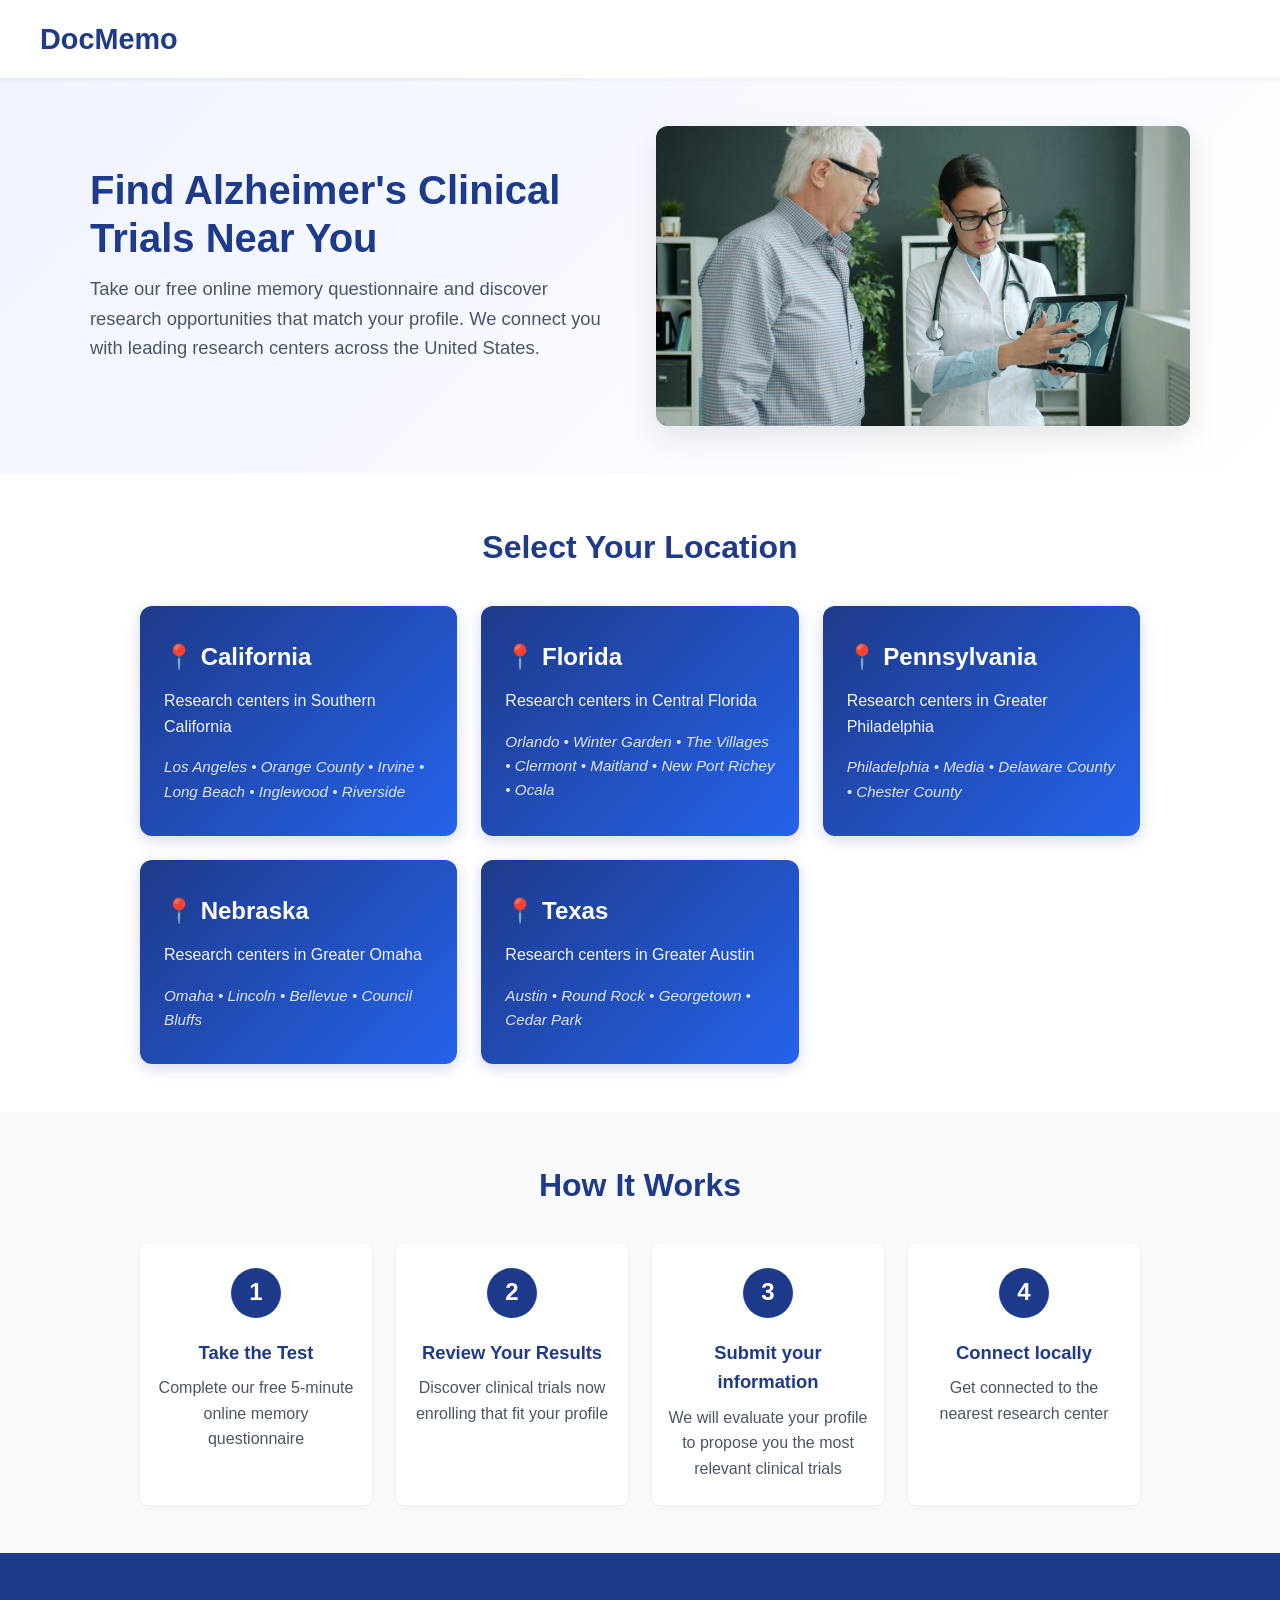
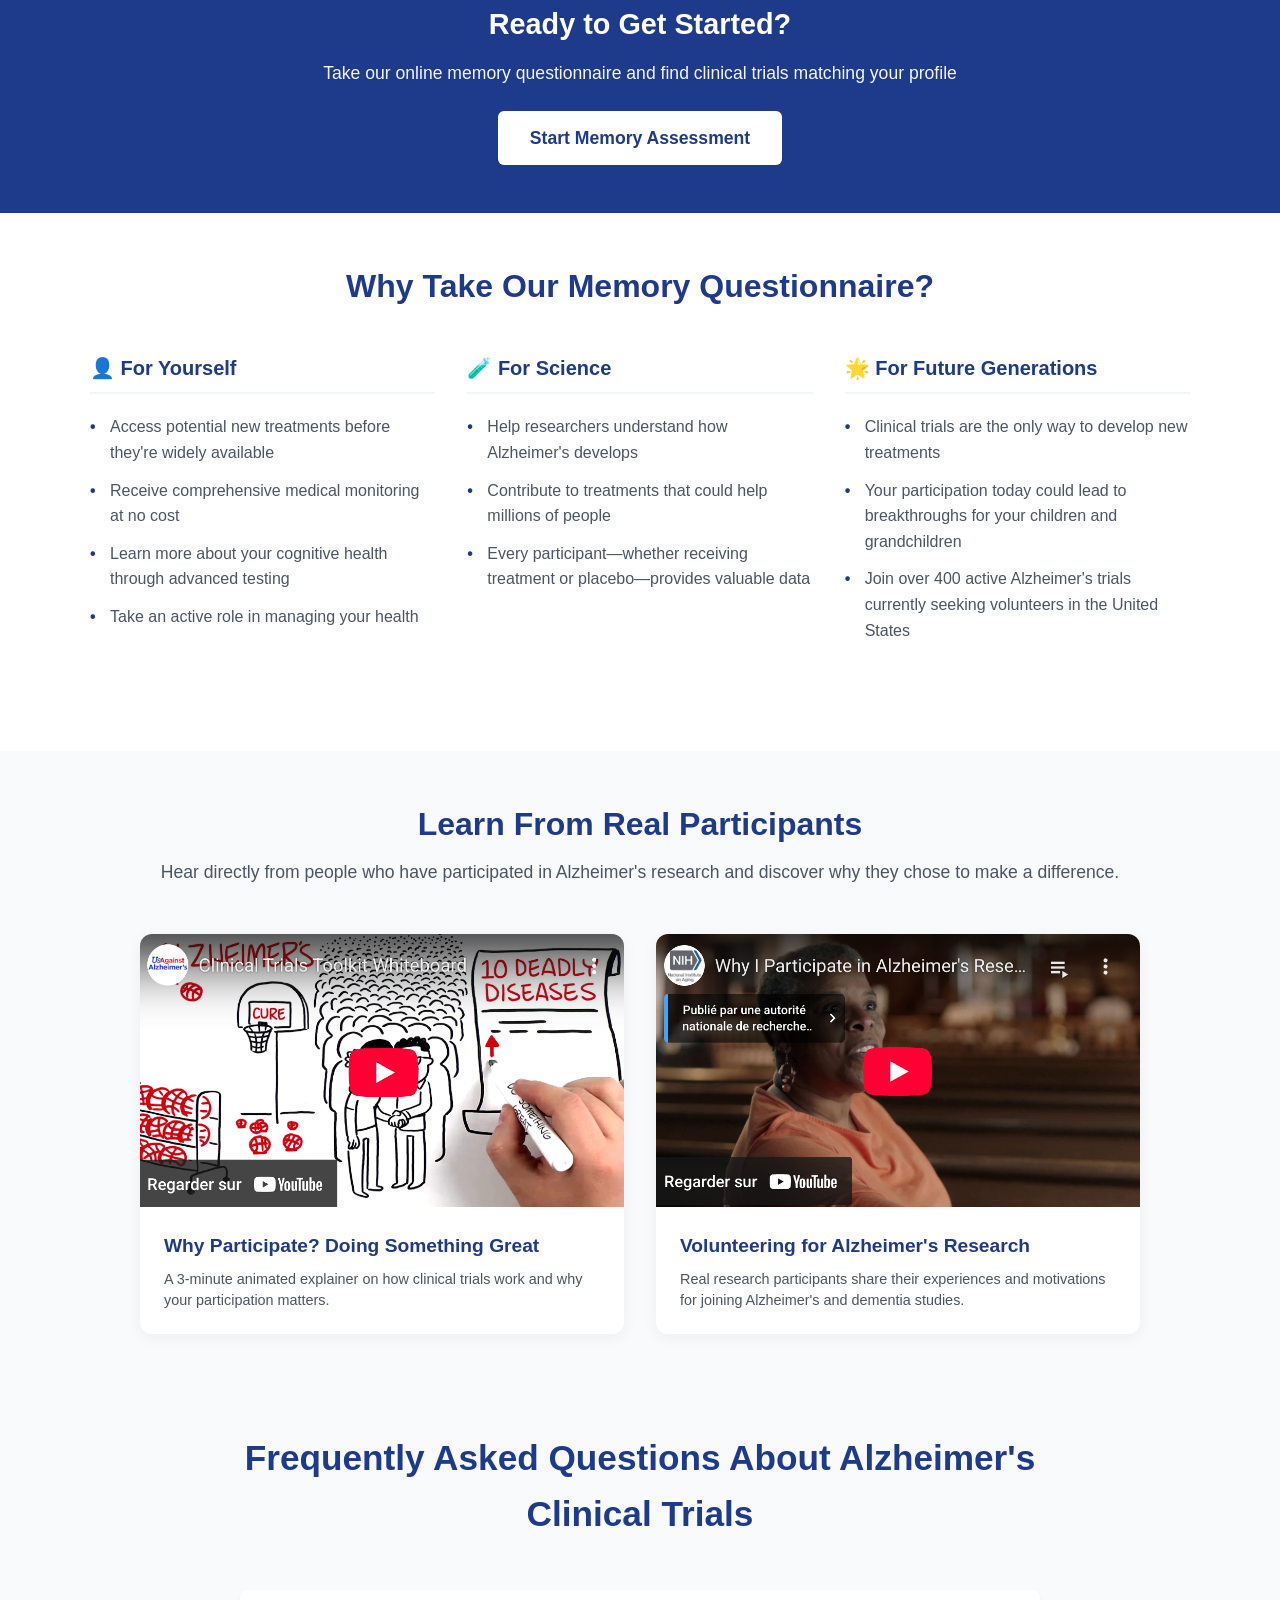
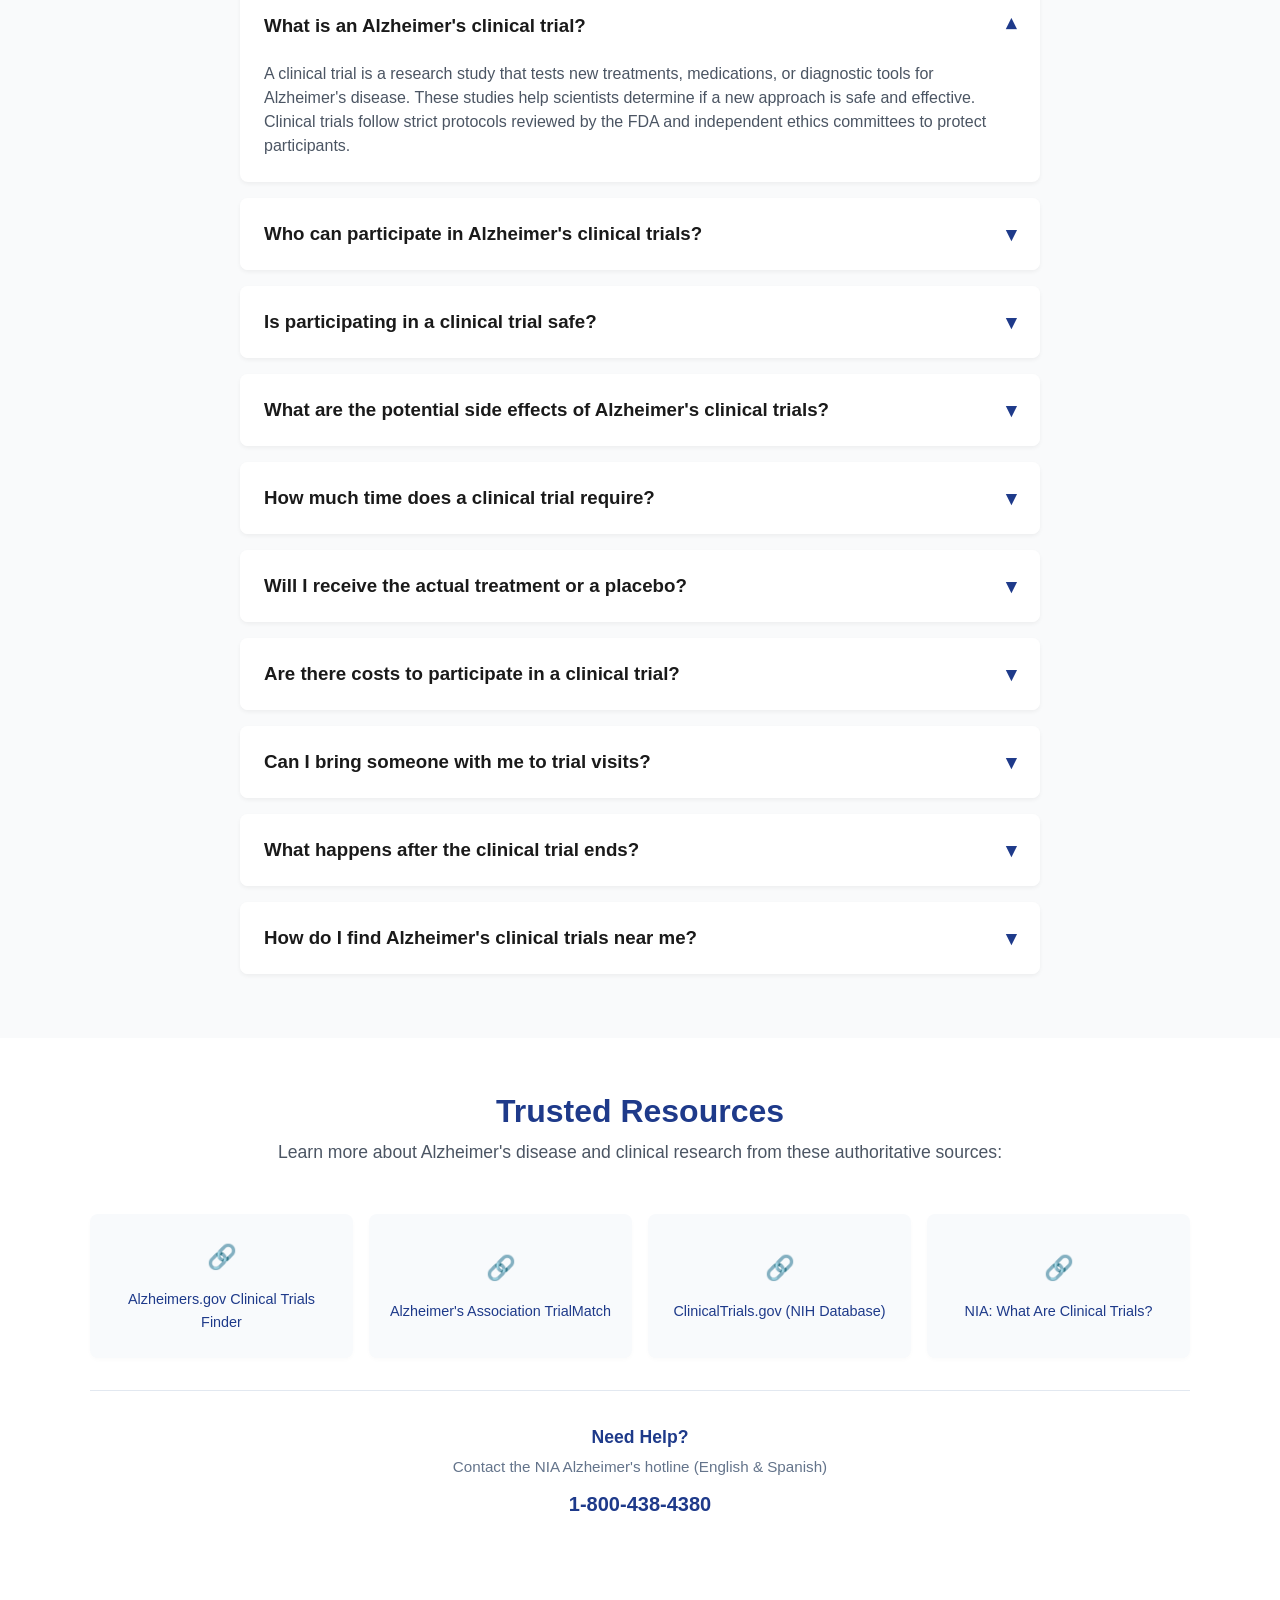
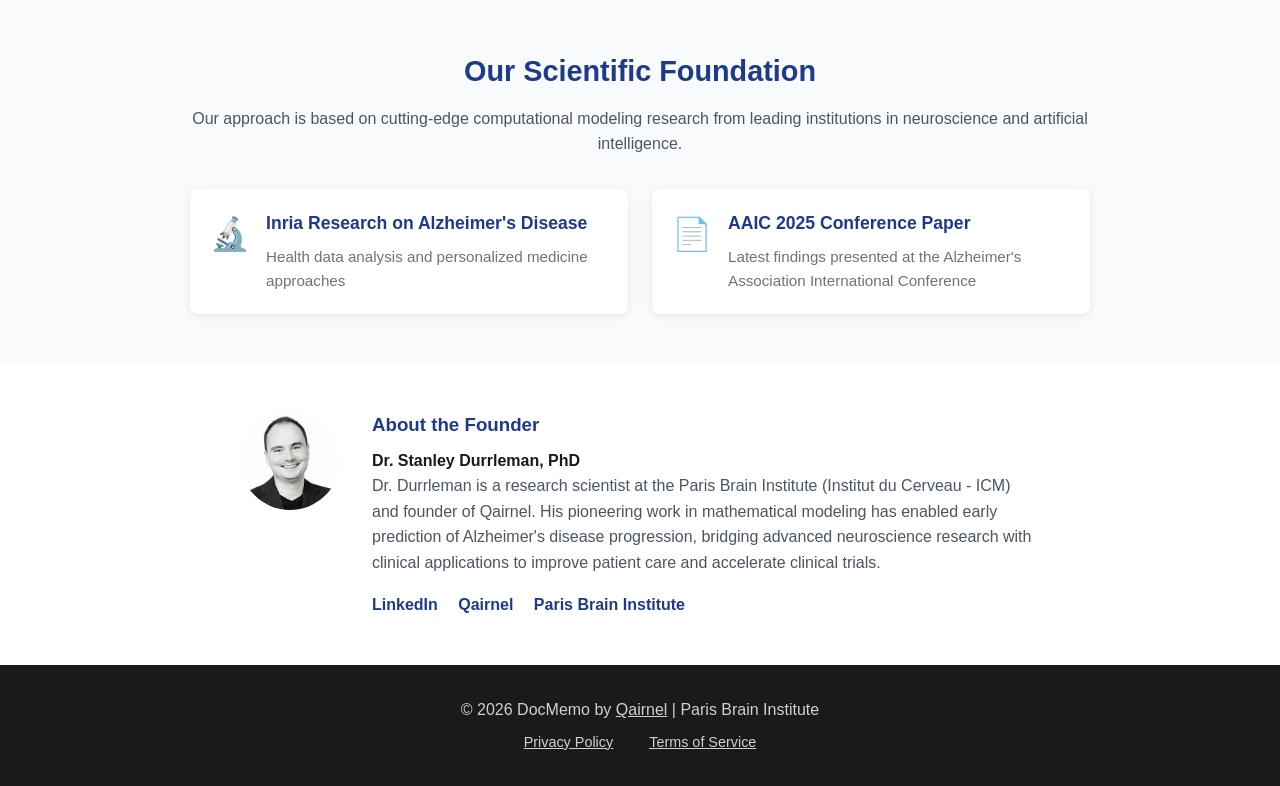
==== commit 6979fd87: "SEO" ====
--- a/index.html
+++ b/index.html
@@ -825,7 +825,7 @@
                         profile. We connect you with leading research centers across the United States.</p>
                 </div>
                 <div class="hero-image">
-                    <img src="pictures/Alzheimer-clinical-trial-screening.jpg" alt="Alzheimer clinical trial screening"
+                    <img src="pictures/Alzheimer-clinical-trial-screening.webp" alt="Alzheimer clinical trial screening"
                         width="3840" height="2160" fetchpriority="high">
                 </div>
             </div>
@@ -1222,7 +1222,7 @@
         <section class="author-bio">
             <div class="author-content">
                 <div class="author-image">
-                    <img src="pictures/Stanley-Durrleman.jpg" alt="Dr. Stanley Durrleman" width="294" height="315">
+                    <img src="pictures/Stanley-Durrleman.webp" alt="Dr. Stanley Durrleman" width="100" height="100">
                 </div>
                 <div class="author-text">
                     <h3>About the Founder</h3>
@@ -1259,23 +1259,34 @@
         document.addEventListener('DOMContentLoaded', function () {
             const headers = document.querySelectorAll('.accordion-header');
 
-            // Function to open an item
             function openItem(item) {
                 const content = item.querySelector('.accordion-content');
                 item.classList.add('active');
-                content.style.maxHeight = content.scrollHeight + "px";
+                // Read height
+                const height = content.scrollHeight;
+                // Write height in next frame
+                requestAnimationFrame(() => {
+                    content.style.maxHeight = height + "px";
+                });
             }
 
-            // Function to close an item
             function closeItem(item) {
                 const content = item.querySelector('.accordion-content');
                 item.classList.remove('active');
                 content.style.maxHeight = null;
             }
 
-            // Initialize active items
-            document.querySelectorAll('.accordion-item.active').forEach(item => {
-                openItem(item);
+            // Initialize active items without layout thrashing
+            const activeItems = document.querySelectorAll('.accordion-item.active');
+            const initData = Array.from(activeItems).map(item => {
+                const content = item.querySelector('.accordion-content');
+                return { content, height: content.scrollHeight }; // Read phase
+            });
+            
+            requestAnimationFrame(() => {
+                initData.forEach(data => {
+                    data.content.style.maxHeight = data.height + "px"; // Write phase
+                });
             });
 
             headers.forEach(header => {
